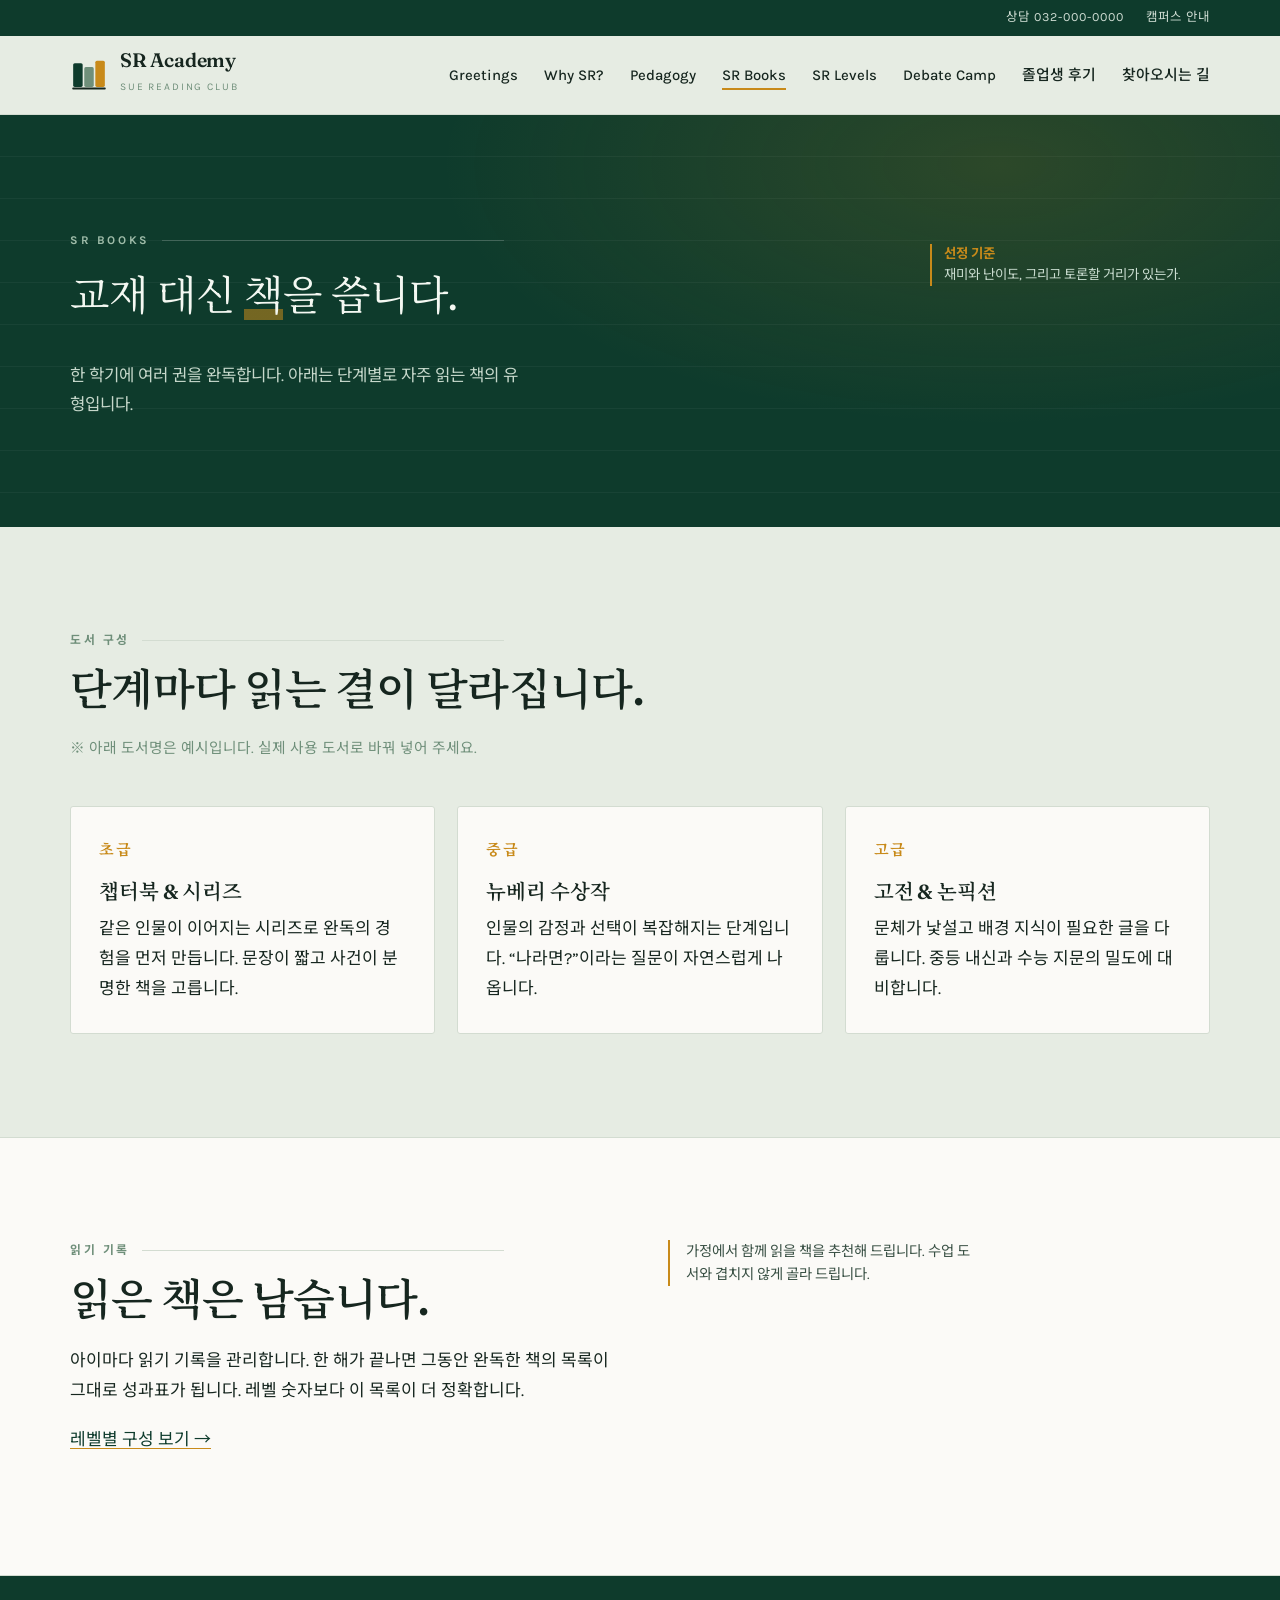
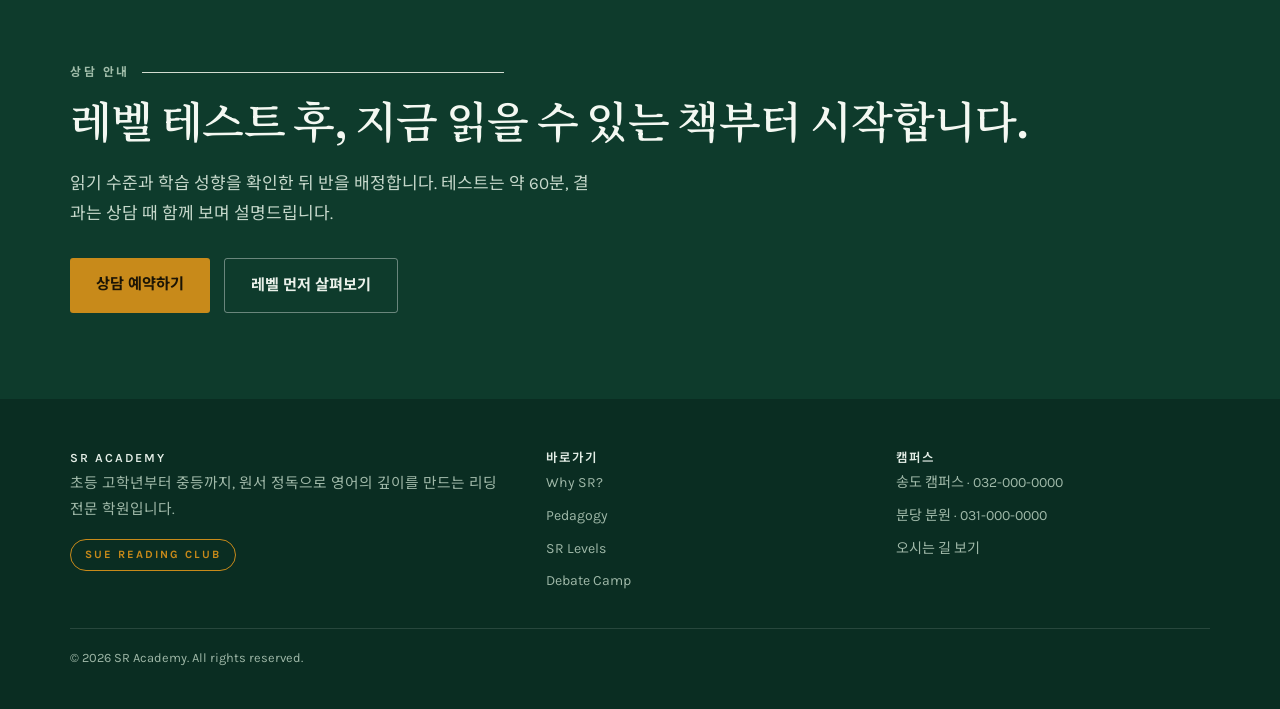
==== books.html @ 32884d96 "Add files via upload" ====
<!DOCTYPE html>
<html lang="ko">
<head>
<meta charset="utf-8">
<meta name="viewport" content="width=device-width, initial-scale=1">
<title>SR Books | SR Academy 수리딩클럽</title>
<meta name="description" content="SR Academy가 읽는 책 — 챕터북부터 고전, 논픽션까지 단계별 도서 목록.">
<meta property="og:title" content="SR Books | SR Academy">
<meta property="og:description" content="SR Academy가 읽는 책 — 챕터북부터 고전, 논픽션까지 단계별 도서 목록.">
<meta property="og:type" content="website">
<link rel="icon" href="assets/img/favicon.svg" type="image/svg+xml">
<link rel="preconnect" href="https://fonts.googleapis.com">
<link rel="preconnect" href="https://fonts.gstatic.com" crossorigin>
<link href="https://fonts.googleapis.com/css2?family=Fraunces:opsz,wght@9..144,400;9..144,600;9..144,700&family=Karla:wght@400;500;700&family=Noto+Sans+KR:wght@400;500;700&family=Noto+Serif+KR:wght@500;600&display=swap" rel="stylesheet">
<link rel="stylesheet" href="assets/css/style.css">
</head>
<body>

<a class="skip" href="#main">본문으로 건너뛰기</a>

<!-- ▼ 상단 바 (모든 페이지 공통) -->
<div class="topbar">
  <div class="wrap">
    <a href="tel:03200000000">상담 032-000-0000</a>
    <a href="location.html">캠퍼스 안내</a>
  </div>
</div>

<header class="site-head">
  <div class="wrap head-inner">
    <a class="brand" href="index.html">
      <svg viewBox="0 0 48 48" aria-hidden="true" focusable="false">
  <rect x="4" y="9" width="12" height="30" rx="2" fill="#0E3B2C"/>
  <rect x="18" y="14" width="12" height="25" rx="2" fill="#6F8F7A"/>
  <rect x="32" y="6" width="12" height="33" rx="2" fill="#C88A1A"/>
  <path d="M4 41h40" stroke="#16261F" stroke-width="2.4" stroke-linecap="round"/>
</svg>
      <span class="brand-text">
        <b>SR Academy</b>
        <span class="brand-sub">Sue Reading Club</span>
      </span>
    </a>
    <button class="nav-toggle" aria-expanded="false" aria-controls="site-nav">메뉴</button>
    <nav class="nav" id="site-nav" aria-label="주요 메뉴">
      <ul>
          <li><a href="index.html">Greetings</a></li>
          <li><a href="why-sr.html">Why SR?</a></li>
          <li><a href="pedagogy.html">Pedagogy</a></li>
          <li><a href="books.html">SR Books</a></li>
          <li><a href="levels.html">SR Levels</a></li>
          <li><a href="debate-camp.html">Debate Camp</a></li>
          <li><a href="reviews.html">졸업생 후기</a></li>
          <li><a href="location.html">찾아오시는 길</a></li>
      </ul>
    </nav>
  </div>
</header>
<!-- ▲ 상단 바 끝 -->

<main id="main">

<section class="hero">
  <div class="wrap">
    <div class="hero-grid">
      <div>
        <p class="eyebrow">SR Books</p>
        <p class="passage">교재 대신 <span class="u">책</span>을 씁니다.</p>
        <p class="hero-sub">한 학기에 여러 권을 완독합니다. 아래는 단계별로 자주 읽는 책의 유형입니다.</p>
      </div>
      <div class="hero-notes">
        <p class="note"><em>선정 기준</em><br>재미와 난이도, 그리고 토론할 거리가 있는가.</p>
      </div>
    </div>
  </div>
</section>

<section class="section">
  <div class="wrap">
    <div class="section-head reveal">
      <p class="eyebrow">도서 구성</p>
      <h2>단계마다 읽는 결이 달라집니다.</h2>
      <p class="small">※ 아래 도서명은 예시입니다. 실제 사용 도서로 바꿔 넣어 주세요.</p>
    </div>
    <div class="grid grid-3 reveal">
      <article class="card">
        <p class="card-num">초급</p>
        <h3>챕터북 &amp; 시리즈</h3>
        <p>같은 인물이 이어지는 시리즈로 완독의 경험을 먼저 만듭니다. 문장이 짧고 사건이 분명한 책을 고릅니다.</p>
      </article>
      <article class="card">
        <p class="card-num">중급</p>
        <h3>뉴베리 수상작</h3>
        <p>인물의 감정과 선택이 복잡해지는 단계입니다. “나라면?”이라는 질문이 자연스럽게 나옵니다.</p>
      </article>
      <article class="card">
        <p class="card-num">고급</p>
        <h3>고전 &amp; 논픽션</h3>
        <p>문체가 낯설고 배경 지식이 필요한 글을 다룹니다. 중등 내신과 수능 지문의 밀도에 대비합니다.</p>
      </article>
    </div>
  </div>
</section>

<section class="section section--card">
  <div class="wrap two-col reveal">
    <div>
      <p class="eyebrow">읽기 기록</p>
      <h2>읽은 책은 남습니다.</h2>
      <p>
        아이마다 읽기 기록을 관리합니다. 한 해가 끝나면 그동안 완독한 책의 목록이 그대로 성과표가 됩니다.
        레벨 숫자보다 이 목록이 더 정확합니다.
      </p>
      <p><a href="levels.html">레벨별 구성 보기 &rarr;</a></p>
    </div>
    <div>
      <p class="side-note">가정에서 함께 읽을 책을 추천해 드립니다. 수업 도서와 겹치지 않게 골라 드립니다.</p>
    </div>
  </div>
</section>

<section class="cta">
  <div class="wrap">
    <p class="eyebrow" style="color:#9FBCA9">상담 안내</p>
    <h2>레벨 테스트 후, 지금 읽을 수 있는 책부터 시작합니다.</h2>
    <p style="max-width:52ch">읽기 수준과 학습 성향을 확인한 뒤 반을 배정합니다. 테스트는 약 60분, 결과는 상담 때 함께 보며 설명드립니다.</p>
    <div class="btn-row">
      <a class="btn btn-primary" href="location.html">상담 예약하기</a>
      <a class="btn btn-ghost" href="levels.html">레벨 먼저 살펴보기</a>
    </div>
  </div>
</section>
</main>

<!-- ▼ 하단 (모든 페이지 공통) -->
<footer class="site-foot">
  <div class="wrap">
    <div class="foot-grid">
      <div>
        <h4>SR Academy</h4>
        <p class="small" style="color:#9FB8A8">초등 고학년부터 중등까지, 원서 정독으로 영어의 깊이를 만드는 리딩 전문 학원입니다.</p>
        <span class="seal">Sue Reading Club</span>
      </div>
      <div>
        <h4>바로가기</h4>
        <ul>
          <li><a href="why-sr.html">Why SR?</a></li>
          <li><a href="pedagogy.html">Pedagogy</a></li>
          <li><a href="levels.html">SR Levels</a></li>
          <li><a href="debate-camp.html">Debate Camp</a></li>
        </ul>
      </div>
      <div>
        <h4>캠퍼스</h4>
        <ul>
          <li>송도 캠퍼스 · 032-000-0000</li>
          <li>분당 분원 · 031-000-0000</li>
          <li><a href="location.html">오시는 길 보기</a></li>
        </ul>
      </div>
    </div>
    <div class="foot-bottom">
      © <span data-year>2026</span> SR Academy. All rights reserved.
    </div>
  </div>
</footer>
<!-- ▲ 하단 끝 -->

<script src="assets/js/main.js"></script>
</body>
</html>
---- assets/css/style.css ----
/* ============================================================
   SR Academy — 공통 스타일
   색·글꼴을 바꾸고 싶으면 아래 :root 값만 수정하세요.
   ============================================================ */

:root {
  /* 색 (Color tokens) */
  --bottle: #0E3B2C;      /* 깊은 병유리 초록 — 히어로/푸터 */
  --bottle-dim: #17503C;
  --ink: #16261F;         /* 본문 글자색 */
  --sage: #E6ECE3;        /* 페이지 배경 */
  --card: #FBFAF7;        /* 카드·박스 배경 */
  --marigold: #C88A1A;    /* 강조색 — 밑줄, 씰, 링크 */
  --moss: #6F8F7A;        /* 흐린 글자, 구분선 */
  --paper-line: #D3DCD1;

  /* 글꼴 */
  --display: "Fraunces", "Noto Serif KR", Georgia, serif;
  --body: "Karla", "Pretendard", "Noto Sans KR", system-ui, sans-serif;

  /* 레이아웃 */
  --wrap: 1140px;
  --measure: 62ch;
  --radius: 3px;
}

*, *::before, *::after { box-sizing: border-box; }

html { scroll-behavior: smooth; }

body {
  margin: 0;
  background: var(--sage);
  color: var(--ink);
  font-family: var(--body);
  font-size: 17px;
  line-height: 1.75;
  -webkit-font-smoothing: antialiased;
}

img { max-width: 100%; display: block; }

a { color: var(--bottle); text-decoration-color: var(--marigold); text-underline-offset: 3px; }
a:hover { color: var(--marigold); }

:focus-visible {
  outline: 2px solid var(--marigold);
  outline-offset: 3px;
}

.wrap {
  width: min(100% - 48px, var(--wrap));
  margin-inline: auto;
}

.skip {
  position: absolute; left: -9999px;
  background: var(--marigold); color: #fff; padding: 10px 16px; z-index: 999;
}
.skip:focus { left: 12px; top: 12px; }

/* ---------- 타이포 ---------- */
h1, h2, h3, h4 {
  font-family: var(--display);
  font-weight: 600;
  line-height: 1.15;
  letter-spacing: -0.015em;
  margin: 0 0 .5em;
  font-variation-settings: "SOFT" 20, "WONK" 1;
}
h1 { font-size: clamp(2.4rem, 6vw, 4.1rem); }
h2 { font-size: clamp(1.8rem, 3.6vw, 2.7rem); }
h3 { font-size: 1.28rem; letter-spacing: -0.005em; }
p { margin: 0 0 1.1em; max-width: var(--measure); }

.eyebrow {
  font-family: var(--body);
  font-size: .74rem;
  font-weight: 700;
  letter-spacing: .22em;
  text-transform: uppercase;
  color: var(--moss);
  margin: 0 0 .9rem;
  display: flex;
  align-items: center;
  gap: 12px;
}
.eyebrow::after {
  content: ""; height: 1px; flex: 1; background: var(--paper-line);
}
.lead { font-size: 1.16rem; color: #2C4034; }
.small { font-size: .92rem; color: var(--moss); }

/* 강조 밑줄 — 손으로 그은 듯한 마커 */
.mark {
  background-image: linear-gradient(transparent 62%, rgba(200,138,26,.38) 62%);
  padding-bottom: 1px;
}

/* ---------- 헤더 ---------- */
.topbar {
  background: var(--bottle);
  color: #CFDDD3;
  font-size: .78rem;
  letter-spacing: .08em;
}
.topbar .wrap {
  display: flex; justify-content: flex-end; gap: 22px; padding: 7px 0;
}
.topbar a { color: #CFDDD3; text-decoration: none; }
.topbar a:hover { color: #fff; }

.site-head {
  position: sticky; top: 0; z-index: 50;
  background: rgba(230,236,227,.92);
  backdrop-filter: blur(8px);
  border-bottom: 1px solid var(--paper-line);
}
.head-inner {
  display: flex; align-items: center; justify-content: space-between;
  gap: 24px; padding: 14px 0;
}
.brand { display: flex; align-items: center; gap: 12px; text-decoration: none; color: var(--ink); }
.brand svg { width: 38px; height: 38px; flex: none; }
.brand-text { display: block; }
.brand b {
  font-family: var(--display); font-size: 1.22rem; font-weight: 600;
  display: block; line-height: 1.05; letter-spacing: -.01em;
}
.brand-sub { font-size: .64rem; letter-spacing: .18em; text-transform: uppercase; color: var(--moss); }

.nav ul { display: flex; gap: 26px; list-style: none; margin: 0; padding: 0; }
.nav a {
  text-decoration: none; color: var(--ink); font-size: .93rem; font-weight: 500;
  padding: 6px 0; position: relative;
}
.nav a::after {
  content: ""; position: absolute; left: 0; right: 100%; bottom: 0; height: 2px;
  background: var(--marigold); transition: right .28s ease;
}
.nav a:hover::after, .nav a[aria-current="page"]::after { right: 0; }

.nav-toggle {
  display: none; background: none; border: 1px solid var(--paper-line);
  border-radius: var(--radius); padding: 8px 12px; font: inherit; font-size: .85rem;
  cursor: pointer; color: var(--ink);
}

/* ---------- 히어로: 주석 달린 지문 ---------- */
.hero {
  background: var(--bottle);
  color: #EAF1EA;
  position: relative;
  overflow: hidden;
  padding: clamp(64px, 9vw, 118px) 0 clamp(56px, 7vw, 96px);
}
.hero::before {
  content: ""; position: absolute; inset: 0;
  background:
    radial-gradient(900px 420px at 78% 12%, rgba(200,138,26,.16), transparent 62%),
    repeating-linear-gradient(transparent 0 41px, rgba(255,255,255,.045) 41px 42px);
  pointer-events: none;
}
.hero .wrap { position: relative; }
.hero .eyebrow { color: #9FBCA9; }
.hero .eyebrow::after { background: rgba(255,255,255,.18); }

.passage {
  font-family: var(--display);
  font-size: clamp(1.55rem, 3.5vw, 2.55rem);
  line-height: 1.5;
  max-width: 20ch;
  margin: 0 0 34px;
  font-weight: 400;
  color: #F4F8F2;
}
.passage .u {
  position: relative;
  background-image: linear-gradient(transparent 78%, rgba(200,138,26,.55) 78%);
  background-size: 0% 100%;
  background-repeat: no-repeat;
  animation: draw 1s cubic-bezier(.22,.7,.3,1) .55s forwards;
}
@keyframes draw { to { background-size: 100% 100%; } }

.note {
  font-family: var(--body);
  font-size: .84rem;
  line-height: 1.55;
  color: #C9DCCF;
  border-left: 2px solid var(--marigold);
  padding-left: 12px;
  max-width: 260px;
  opacity: 0;
  transform: translateY(8px);
  animation: noteIn .7s ease 1.35s forwards;
}
.note em { color: var(--marigold); font-style: normal; font-weight: 700; }
@keyframes noteIn { to { opacity: 1; transform: translateY(0); } }

.hero-grid { display: grid; grid-template-columns: minmax(0,1fr) 280px; gap: 46px; align-items: start; }
.hero-notes { display: grid; gap: 26px; padding-top: 14px; }

.hero-sub { max-width: 46ch; color: #C6D8CB; font-size: 1.05rem; }

.btn-row { display: flex; flex-wrap: wrap; gap: 14px; margin-top: 30px; }
.btn {
  display: inline-block; text-decoration: none; font-weight: 700; font-size: .95rem;
  padding: 13px 26px; border-radius: var(--radius); transition: transform .18s ease, background .18s ease;
}
.btn-primary { background: var(--marigold); color: #1B1405; }
.btn-primary:hover { background: #DE9E28; color: #1B1405; transform: translateY(-2px); }
.btn-ghost { border: 1px solid rgba(255,255,255,.38); color: #EAF1EA; }
.btn-ghost:hover { border-color: var(--marigold); color: #fff; }
.btn-dark { background: var(--bottle); color: #EAF1EA; }
.btn-dark:hover { background: var(--bottle-dim); color: #fff; transform: translateY(-2px); }

/* ---------- 섹션 ---------- */
.section { padding: clamp(56px, 8vw, 104px) 0; }
.section--card { background: var(--card); border-block: 1px solid var(--paper-line); }
.section-head { max-width: 60ch; margin-bottom: 44px; }

.two-col { display: grid; grid-template-columns: 1fr 1fr; gap: 56px; align-items: start; }
.side-note {
  font-size: .9rem; line-height: 1.6; color: #3A5145;
  border-left: 2px solid var(--marigold); padding-left: 16px; max-width: 34ch;
}

/* 카드 그리드 */
.grid { display: grid; gap: 22px; }
.grid-3 { grid-template-columns: repeat(3, 1fr); }
.grid-2 { grid-template-columns: repeat(2, 1fr); }

.card {
  background: var(--card);
  border: 1px solid var(--paper-line);
  border-radius: var(--radius);
  padding: 30px 28px;
}
.section--card .card { background: #fff; }
.card h3 { margin-top: 6px; }
.card p:last-child { margin-bottom: 0; }
.card-num {
  font-family: var(--display); font-size: .95rem; font-weight: 700;
  color: var(--marigold); letter-spacing: .1em;
}

/* ---------- 책등 서가 (SR Levels 시그니처) ---------- */
.shelf { display: flex; align-items: flex-end; gap: 10px; padding: 34px 0 0; overflow-x: auto; }
.spine {
  flex: 1 1 0; min-width: 82px;
  background: var(--bottle);
  color: #EAF1EA;
  border-radius: 3px 3px 0 0;
  padding: 20px 14px 18px;
  display: flex; flex-direction: column; justify-content: flex-end;
  text-align: left;
  border: none; font: inherit; cursor: pointer;
  transition: transform .22s ease, background .22s ease;
  position: relative;
}
.spine::after {
  content: ""; position: absolute; left: 10px; right: 10px; top: 12px; height: 2px;
  background: var(--marigold); opacity: .75;
}
.spine:hover, .spine[aria-selected="true"] { transform: translateY(-8px); background: var(--bottle-dim); }
.spine[aria-selected="true"] { box-shadow: 0 10px 24px rgba(14,59,44,.28); }
.spine .lv { font-family: var(--display); font-size: 1.15rem; font-weight: 700; }
.spine .band { font-size: .74rem; color: #A9C6B4; letter-spacing: .06em; }
.shelf-board { height: 12px; background: linear-gradient(var(--moss), #4E6E5B); border-radius: 2px; }

.level-detail {
  background: var(--card); border: 1px solid var(--paper-line);
  border-top: 3px solid var(--marigold);
  padding: 32px; margin-top: 26px; border-radius: var(--radius);
}
.level-detail dl { display: grid; grid-template-columns: 150px 1fr; gap: 10px 22px; margin: 18px 0 0; }
.level-detail dt { font-size: .78rem; letter-spacing: .14em; text-transform: uppercase; color: var(--moss); font-weight: 700; }
.level-detail dd { margin: 0; }

/* ---------- 후기 ---------- */
.quote {
  background: var(--card); border: 1px solid var(--paper-line);
  border-radius: var(--radius); padding: 30px 28px;
}
.quote p { font-family: var(--display); font-size: 1.12rem; line-height: 1.6; }
.quote footer { font-size: .86rem; color: var(--moss); border-top: 1px solid var(--paper-line); padding-top: 12px; }

/* ---------- 표 ---------- */
.table { width: 100%; border-collapse: collapse; font-size: .95rem; }
.table th, .table td { text-align: left; padding: 14px 16px; border-bottom: 1px solid var(--paper-line); vertical-align: top; }
.table th { font-size: .76rem; letter-spacing: .14em; text-transform: uppercase; color: var(--moss); }

/* ---------- 영상 ---------- */
.video {
  position: relative; aspect-ratio: 16 / 9; width: 100%;
  border: 1px solid var(--paper-line); border-radius: var(--radius); overflow: hidden; background: #0B241B;
}
.video iframe { position: absolute; inset: 0; width: 100%; height: 100%; border: 0; }

/* ---------- CTA 띠 ---------- */
.cta {
  background: var(--bottle); color: #EAF1EA;
  padding: clamp(52px, 7vw, 86px) 0;
}
.cta h2 { color: #F4F8F2; }
.cta p { color: #C6D8CB; }

/* ---------- 푸터 ---------- */
.site-foot {
  background: #0A2D22; color: #9FB8A8; font-size: .88rem;
  padding: 52px 0 40px;
}
.foot-grid { display: grid; grid-template-columns: 1.4fr 1fr 1fr; gap: 36px; }
.site-foot h4 { color: #E4EEE7; font-size: .78rem; letter-spacing: .16em; text-transform: uppercase; font-family: var(--body); }
.site-foot ul { list-style: none; margin: 0; padding: 0; display: grid; gap: 8px; }
.site-foot a { color: #9FB8A8; text-decoration: none; }
.site-foot a:hover { color: var(--marigold); }
.foot-bottom { border-top: 1px solid rgba(255,255,255,.12); margin-top: 34px; padding-top: 18px; font-size: .8rem; }

/* 씰 */
.seal {
  display: inline-flex; align-items: center; gap: 8px;
  border: 1px solid var(--marigold); color: var(--marigold);
  border-radius: 999px; padding: 5px 14px;
  font-size: .7rem; letter-spacing: .18em; text-transform: uppercase; font-weight: 700;
}

/* ---------- 스크롤 등장 ---------- */
.reveal { opacity: 0; transform: translateY(16px); transition: opacity .6s ease, transform .6s ease; }
.reveal.in { opacity: 1; transform: none; }

/* ---------- 반응형 ---------- */
@media (max-width: 960px) {
  .hero-grid, .two-col { grid-template-columns: 1fr; gap: 34px; }
  .grid-3 { grid-template-columns: 1fr 1fr; }
  .foot-grid { grid-template-columns: 1fr 1fr; }
  .passage { max-width: none; }
}
@media (max-width: 720px) {
  body { font-size: 16px; }
  .wrap { width: min(100% - 32px, var(--wrap)); }
  .grid-3, .grid-2, .foot-grid { grid-template-columns: 1fr; }
  .nav-toggle { display: block; }
  .nav {
    display: none; position: absolute; left: 0; right: 0; top: 100%;
    background: var(--card); border-bottom: 1px solid var(--paper-line);
    padding: 14px 24px 22px;
  }
  .nav.open { display: block; }
  .nav ul { flex-direction: column; gap: 2px; }
  .nav a { display: block; padding: 11px 0; border-bottom: 1px solid var(--paper-line); }
  .level-detail dl { grid-template-columns: 1fr; gap: 2px 0; }
  .level-detail dd { margin-bottom: 12px; }
  .topbar .wrap { justify-content: center; }
}

@media (prefers-reduced-motion: reduce) {
  html { scroll-behavior: auto; }
  *, *::before, *::after { animation-duration: .001ms !important; transition-duration: .001ms !important; }
  .reveal { opacity: 1; transform: none; }
  .passage .u { background-size: 100% 100%; }
  .note { opacity: 1; transform: none; }
}
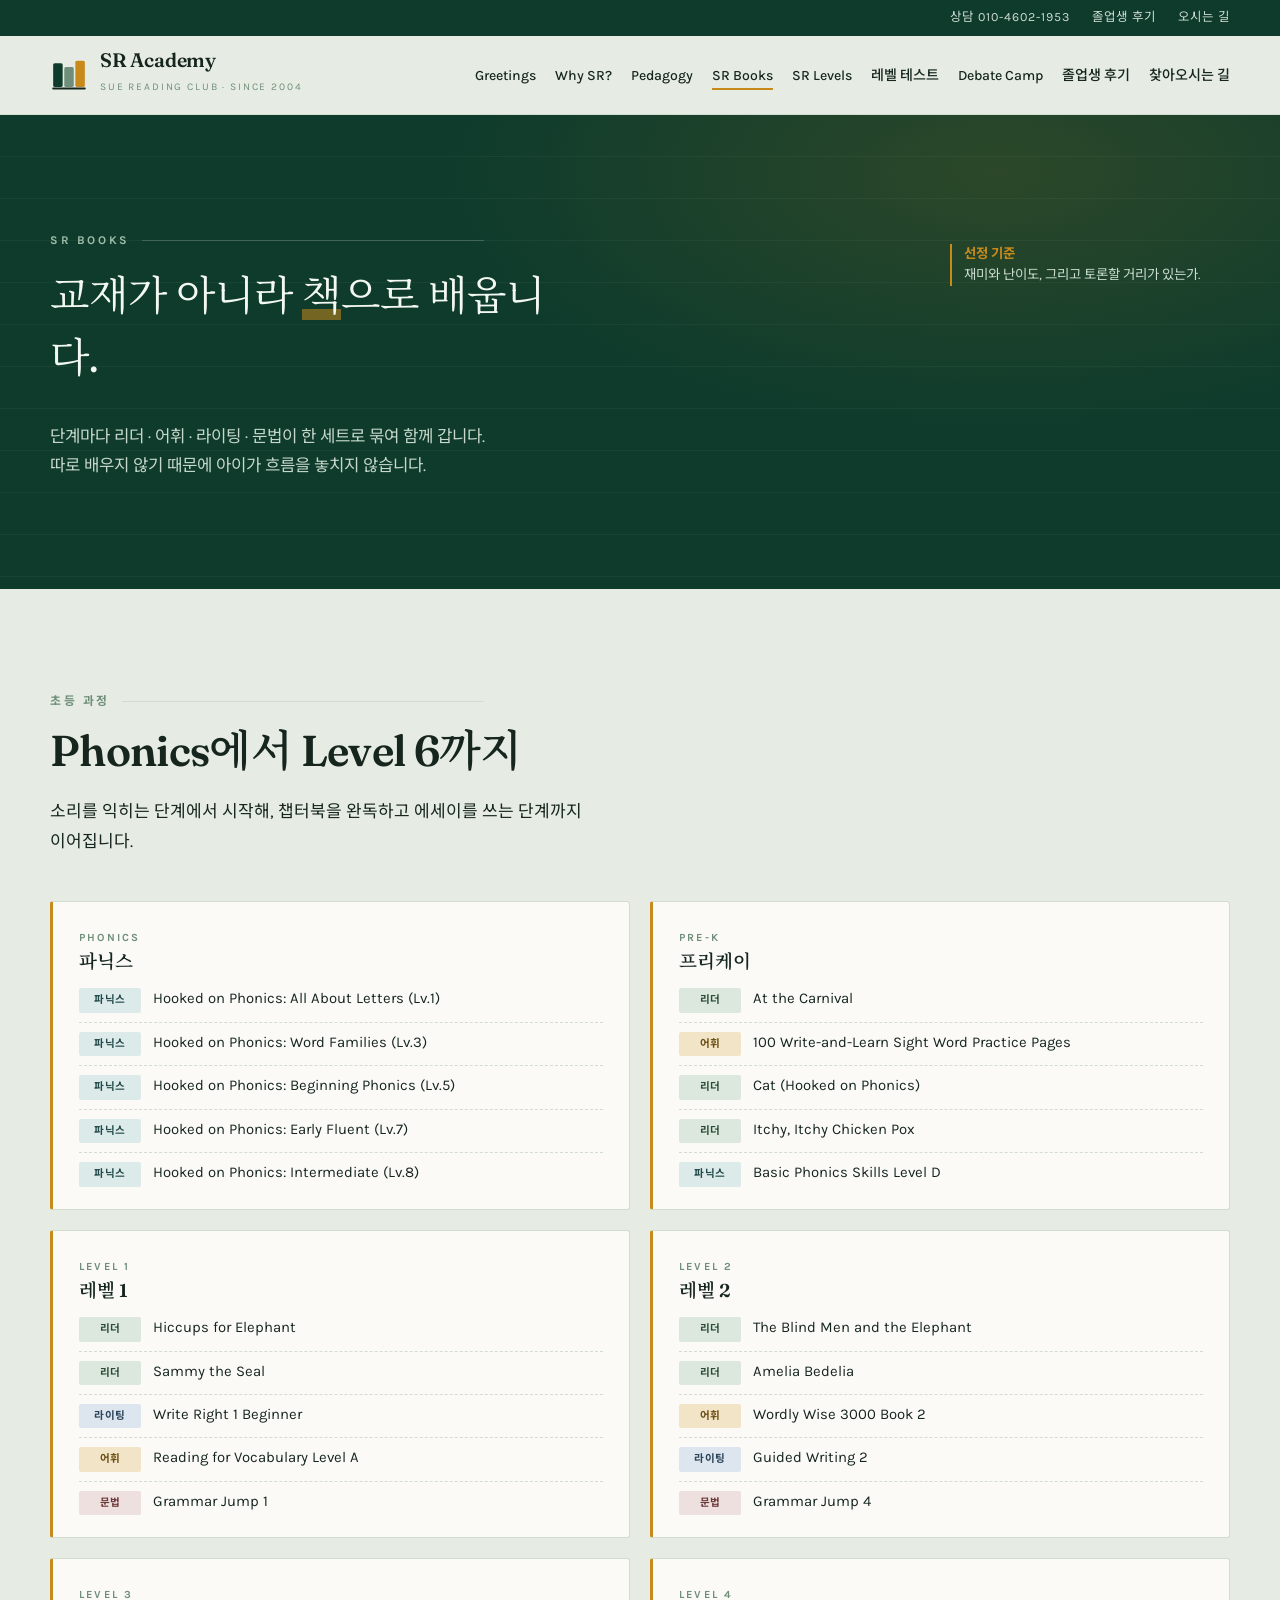
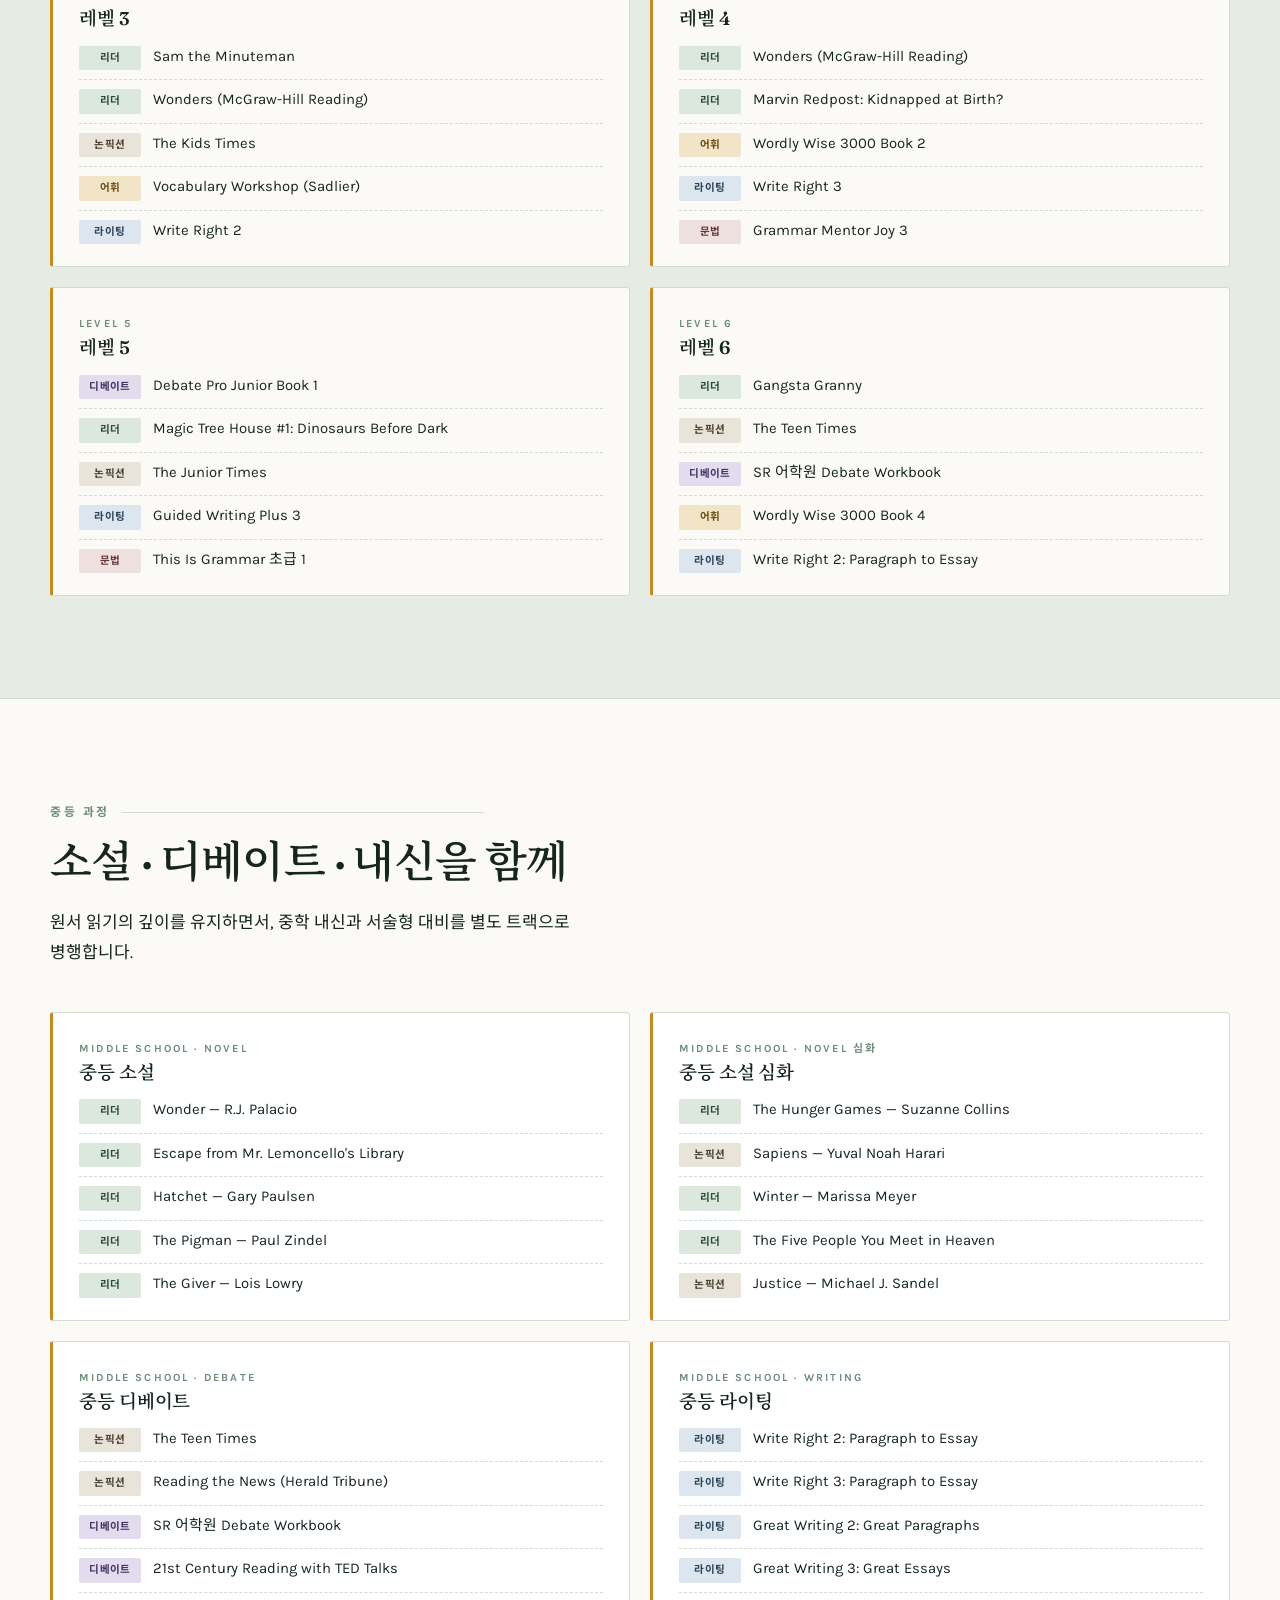
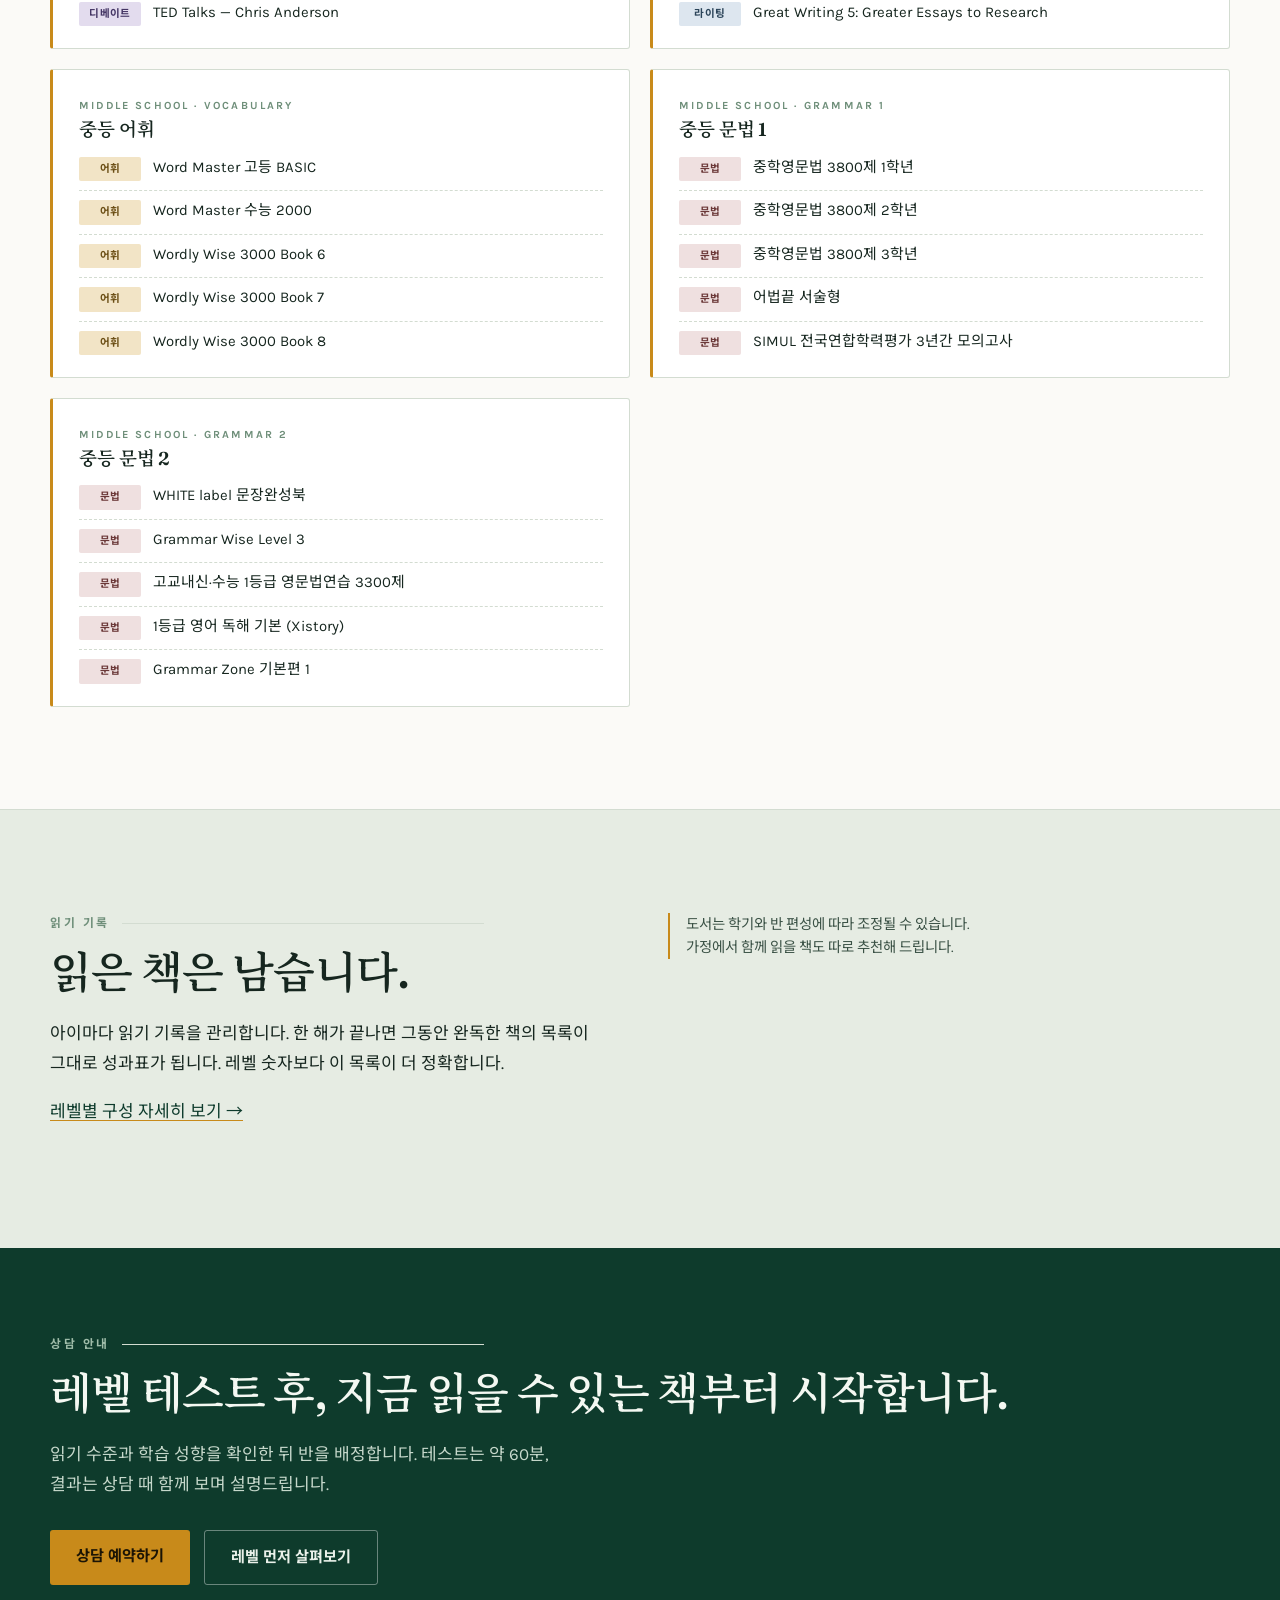
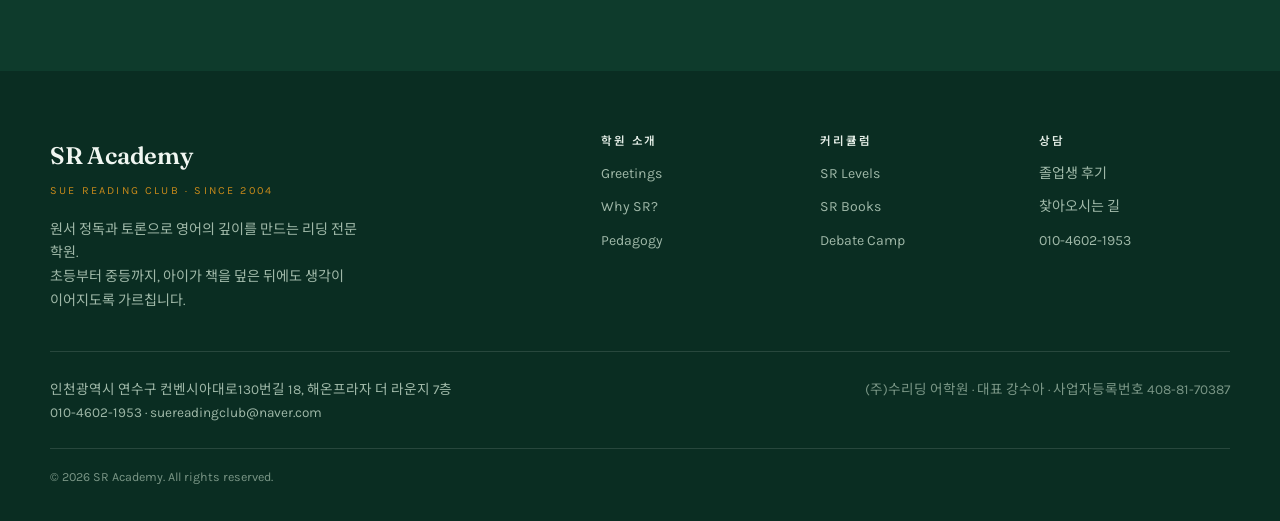
==== commit 190acc9d: "Add files via upload" ====
--- a/books.html
+++ b/books.html
@@ -4,16 +4,37 @@
 <meta charset="utf-8">
 <meta name="viewport" content="width=device-width, initial-scale=1">
 <title>SR Books | SR Academy 수리딩클럽</title>
-<meta name="description" content="SR Academy가 읽는 책 — 챕터북부터 고전, 논픽션까지 단계별 도서 목록.">
+<meta name="description" content="SR Academy 실제 사용 도서 — 파닉스부터 중등 소설·디베이트까지 단계별 교재 목록.">
 <meta property="og:title" content="SR Books | SR Academy">
-<meta property="og:description" content="SR Academy가 읽는 책 — 챕터북부터 고전, 논픽션까지 단계별 도서 목록.">
+<meta property="og:description" content="SR Academy 실제 사용 도서 — 파닉스부터 중등 소설·디베이트까지 단계별 교재 목록.">
 <meta property="og:type" content="website">
+<meta property="og:site_name" content="SR Academy 수리딩어학원">
+<meta property="og:locale" content="ko_KR">
+<meta name="theme-color" content="#0E3B2C">
 <link rel="icon" href="assets/img/favicon.svg" type="image/svg+xml">
 <link rel="preconnect" href="https://fonts.googleapis.com">
 <link rel="preconnect" href="https://fonts.gstatic.com" crossorigin>
 <link href="https://fonts.googleapis.com/css2?family=Fraunces:opsz,wght@9..144,400;9..144,600;9..144,700&family=Karla:wght@400;500;700&family=Noto+Sans+KR:wght@400;500;700&family=Noto+Serif+KR:wght@500;600&display=swap" rel="stylesheet">
 <link rel="stylesheet" href="assets/css/style.css">
-</head>
+<script type="application/ld+json">
+{
+  "@context": "https://schema.org",
+  "@type": "EducationalOrganization",
+  "name": "SR Academy 수리딩어학원",
+  "alternateName": "Sue Reading Club",
+  "foundingDate": "2004",
+  "description": "원서 정독과 디베이트로 영어의 깊이를 만드는 초·중등 리딩 전문 학원",
+  "address": {
+    "@type": "PostalAddress",
+    "streetAddress": "컨벤시아대로130번길 18, 해온프라자 더 라운지 7층",
+    "addressLocality": "연수구",
+    "addressRegion": "인천광역시",
+    "addressCountry": "KR"
+  },
+  "telephone": "+82-10-4602-1953",
+  "email": "suereadingclub@naver.com"
+}
+</script></head>
 <body>
 
 <a class="skip" href="#main">본문으로 건너뛰기</a>
@@ -21,8 +42,9 @@
 <!-- ▼ 상단 바 (모든 페이지 공통) -->
 <div class="topbar">
   <div class="wrap">
-    <a href="tel:03200000000">상담 032-000-0000</a>
-    <a href="location.html">캠퍼스 안내</a>
+    <a href="tel:01046021953">상담 010-4602-1953</a>
+    <a href="reviews.html">졸업생 후기</a>
+    <a href="location.html">오시는 길</a>
   </div>
 </div>
 
@@ -37,7 +59,7 @@
 </svg>
       <span class="brand-text">
         <b>SR Academy</b>
-        <span class="brand-sub">Sue Reading Club</span>
+        <span class="brand-sub">Sue Reading Club · Since 2004</span>
       </span>
     </a>
     <button class="nav-toggle" aria-expanded="false" aria-controls="site-nav">메뉴</button>
@@ -48,6 +70,7 @@
           <li><a href="pedagogy.html">Pedagogy</a></li>
           <li><a href="books.html">SR Books</a></li>
           <li><a href="levels.html">SR Levels</a></li>
+          <li><a href="level-test.html">레벨 테스트</a></li>
           <li><a href="debate-camp.html">Debate Camp</a></li>
           <li><a href="reviews.html">졸업생 후기</a></li>
           <li><a href="location.html">찾아오시는 길</a></li>
@@ -64,8 +87,8 @@
     <div class="hero-grid">
       <div>
         <p class="eyebrow">SR Books</p>
-        <p class="passage">교재 대신 <span class="u">책</span>을 씁니다.</p>
-        <p class="hero-sub">한 학기에 여러 권을 완독합니다. 아래는 단계별로 자주 읽는 책의 유형입니다.</p>
+        <p class="passage">교재가 아니라 <span class="u">책</span>으로 배웁니다.</p>
+        <p class="hero-sub">단계마다 리더 · 어휘 · 라이팅 · 문법이 한 세트로 묶여 함께 갑니다. 따로 배우지 않기 때문에 아이가 흐름을 놓치지 않습니다.</p>
       </div>
       <div class="hero-notes">
         <p class="note"><em>선정 기준</em><br>재미와 난이도, 그리고 토론할 거리가 있는가.</p>
@@ -77,31 +100,223 @@
 <section class="section">
   <div class="wrap">
     <div class="section-head reveal">
-      <p class="eyebrow">도서 구성</p>
-      <h2>단계마다 읽는 결이 달라집니다.</h2>
-      <p class="small">※ 아래 도서명은 예시입니다. 실제 사용 도서로 바꿔 넣어 주세요.</p>
-    </div>
-    <div class="grid grid-3 reveal">
-      <article class="card">
-        <p class="card-num">초급</p>
-        <h3>챕터북 &amp; 시리즈</h3>
-        <p>같은 인물이 이어지는 시리즈로 완독의 경험을 먼저 만듭니다. 문장이 짧고 사건이 분명한 책을 고릅니다.</p>
-      </article>
-      <article class="card">
-        <p class="card-num">중급</p>
-        <h3>뉴베리 수상작</h3>
-        <p>인물의 감정과 선택이 복잡해지는 단계입니다. “나라면?”이라는 질문이 자연스럽게 나옵니다.</p>
-      </article>
-      <article class="card">
-        <p class="card-num">고급</p>
-        <h3>고전 &amp; 논픽션</h3>
-        <p>문체가 낯설고 배경 지식이 필요한 글을 다룹니다. 중등 내신과 수능 지문의 밀도에 대비합니다.</p>
+      <p class="eyebrow">초등 과정</p>
+      <h2>Phonics에서 Level 6까지</h2>
+      <p>소리를 익히는 단계에서 시작해, 챕터북을 완독하고 에세이를 쓰는 단계까지 이어집니다.</p>
+    </div>
+    <div class="booklevels">
+      <article class="booklevel reveal">
+        <header class="booklevel-head">
+          <p class="booklevel-eng">PHONICS</p>
+          <h3>파닉스</h3>
+        </header>
+        <ul class="booklist">
+          <li><span class="bk-tag" data-t="파닉스">파닉스</span><span class="bk-title">Hooked on Phonics: All About Letters (Lv.1)</span></li>
+          <li><span class="bk-tag" data-t="파닉스">파닉스</span><span class="bk-title">Hooked on Phonics: Word Families (Lv.3)</span></li>
+          <li><span class="bk-tag" data-t="파닉스">파닉스</span><span class="bk-title">Hooked on Phonics: Beginning Phonics (Lv.5)</span></li>
+          <li><span class="bk-tag" data-t="파닉스">파닉스</span><span class="bk-title">Hooked on Phonics: Early Fluent (Lv.7)</span></li>
+          <li><span class="bk-tag" data-t="파닉스">파닉스</span><span class="bk-title">Hooked on Phonics: Intermediate (Lv.8)</span></li>
+        </ul>
+      </article>
+      <article class="booklevel reveal">
+        <header class="booklevel-head">
+          <p class="booklevel-eng">PRE-K</p>
+          <h3>프리케이</h3>
+        </header>
+        <ul class="booklist">
+          <li><span class="bk-tag" data-t="리더">리더</span><span class="bk-title">At the Carnival</span></li>
+          <li><span class="bk-tag" data-t="어휘">어휘</span><span class="bk-title">100 Write-and-Learn Sight Word Practice Pages</span></li>
+          <li><span class="bk-tag" data-t="리더">리더</span><span class="bk-title">Cat (Hooked on Phonics)</span></li>
+          <li><span class="bk-tag" data-t="리더">리더</span><span class="bk-title">Itchy, Itchy Chicken Pox</span></li>
+          <li><span class="bk-tag" data-t="파닉스">파닉스</span><span class="bk-title">Basic Phonics Skills Level D</span></li>
+        </ul>
+      </article>
+      <article class="booklevel reveal">
+        <header class="booklevel-head">
+          <p class="booklevel-eng">LEVEL 1</p>
+          <h3>레벨 1</h3>
+        </header>
+        <ul class="booklist">
+          <li><span class="bk-tag" data-t="리더">리더</span><span class="bk-title">Hiccups for Elephant</span></li>
+          <li><span class="bk-tag" data-t="리더">리더</span><span class="bk-title">Sammy the Seal</span></li>
+          <li><span class="bk-tag" data-t="라이팅">라이팅</span><span class="bk-title">Write Right 1 Beginner</span></li>
+          <li><span class="bk-tag" data-t="어휘">어휘</span><span class="bk-title">Reading for Vocabulary Level A</span></li>
+          <li><span class="bk-tag" data-t="문법">문법</span><span class="bk-title">Grammar Jump 1</span></li>
+        </ul>
+      </article>
+      <article class="booklevel reveal">
+        <header class="booklevel-head">
+          <p class="booklevel-eng">LEVEL 2</p>
+          <h3>레벨 2</h3>
+        </header>
+        <ul class="booklist">
+          <li><span class="bk-tag" data-t="리더">리더</span><span class="bk-title">The Blind Men and the Elephant</span></li>
+          <li><span class="bk-tag" data-t="리더">리더</span><span class="bk-title">Amelia Bedelia</span></li>
+          <li><span class="bk-tag" data-t="어휘">어휘</span><span class="bk-title">Wordly Wise 3000 Book 2</span></li>
+          <li><span class="bk-tag" data-t="라이팅">라이팅</span><span class="bk-title">Guided Writing 2</span></li>
+          <li><span class="bk-tag" data-t="문법">문법</span><span class="bk-title">Grammar Jump 4</span></li>
+        </ul>
+      </article>
+      <article class="booklevel reveal">
+        <header class="booklevel-head">
+          <p class="booklevel-eng">LEVEL 3</p>
+          <h3>레벨 3</h3>
+        </header>
+        <ul class="booklist">
+          <li><span class="bk-tag" data-t="리더">리더</span><span class="bk-title">Sam the Minuteman</span></li>
+          <li><span class="bk-tag" data-t="리더">리더</span><span class="bk-title">Wonders (McGraw-Hill Reading)</span></li>
+          <li><span class="bk-tag" data-t="논픽션">논픽션</span><span class="bk-title">The Kids Times</span></li>
+          <li><span class="bk-tag" data-t="어휘">어휘</span><span class="bk-title">Vocabulary Workshop (Sadlier)</span></li>
+          <li><span class="bk-tag" data-t="라이팅">라이팅</span><span class="bk-title">Write Right 2</span></li>
+        </ul>
+      </article>
+      <article class="booklevel reveal">
+        <header class="booklevel-head">
+          <p class="booklevel-eng">LEVEL 4</p>
+          <h3>레벨 4</h3>
+        </header>
+        <ul class="booklist">
+          <li><span class="bk-tag" data-t="리더">리더</span><span class="bk-title">Wonders (McGraw-Hill Reading)</span></li>
+          <li><span class="bk-tag" data-t="리더">리더</span><span class="bk-title">Marvin Redpost: Kidnapped at Birth?</span></li>
+          <li><span class="bk-tag" data-t="어휘">어휘</span><span class="bk-title">Wordly Wise 3000 Book 2</span></li>
+          <li><span class="bk-tag" data-t="라이팅">라이팅</span><span class="bk-title">Write Right 3</span></li>
+          <li><span class="bk-tag" data-t="문법">문법</span><span class="bk-title">Grammar Mentor Joy 3</span></li>
+        </ul>
+      </article>
+      <article class="booklevel reveal">
+        <header class="booklevel-head">
+          <p class="booklevel-eng">LEVEL 5</p>
+          <h3>레벨 5</h3>
+        </header>
+        <ul class="booklist">
+          <li><span class="bk-tag" data-t="디베이트">디베이트</span><span class="bk-title">Debate Pro Junior Book 1</span></li>
+          <li><span class="bk-tag" data-t="리더">리더</span><span class="bk-title">Magic Tree House #1: Dinosaurs Before Dark</span></li>
+          <li><span class="bk-tag" data-t="논픽션">논픽션</span><span class="bk-title">The Junior Times</span></li>
+          <li><span class="bk-tag" data-t="라이팅">라이팅</span><span class="bk-title">Guided Writing Plus 3</span></li>
+          <li><span class="bk-tag" data-t="문법">문법</span><span class="bk-title">This Is Grammar 초급 1</span></li>
+        </ul>
+      </article>
+      <article class="booklevel reveal">
+        <header class="booklevel-head">
+          <p class="booklevel-eng">LEVEL 6</p>
+          <h3>레벨 6</h3>
+        </header>
+        <ul class="booklist">
+          <li><span class="bk-tag" data-t="리더">리더</span><span class="bk-title">Gangsta Granny</span></li>
+          <li><span class="bk-tag" data-t="논픽션">논픽션</span><span class="bk-title">The Teen Times</span></li>
+          <li><span class="bk-tag" data-t="디베이트">디베이트</span><span class="bk-title">SR 어학원 Debate Workbook</span></li>
+          <li><span class="bk-tag" data-t="어휘">어휘</span><span class="bk-title">Wordly Wise 3000 Book 4</span></li>
+          <li><span class="bk-tag" data-t="라이팅">라이팅</span><span class="bk-title">Write Right 2: Paragraph to Essay</span></li>
+        </ul>
       </article>
     </div>
   </div>
 </section>
 
 <section class="section section--card">
+  <div class="wrap">
+    <div class="section-head reveal">
+      <p class="eyebrow">중등 과정</p>
+      <h2>소설 · 디베이트 · 내신을 함께</h2>
+      <p>원서 읽기의 깊이를 유지하면서, 중학 내신과 서술형 대비를 별도 트랙으로 병행합니다.</p>
+    </div>
+    <div class="booklevels">
+      <article class="booklevel reveal">
+        <header class="booklevel-head">
+          <p class="booklevel-eng">MIDDLE SCHOOL · NOVEL</p>
+          <h3>중등 소설</h3>
+        </header>
+        <ul class="booklist">
+          <li><span class="bk-tag" data-t="리더">리더</span><span class="bk-title">Wonder — R.J. Palacio</span></li>
+          <li><span class="bk-tag" data-t="리더">리더</span><span class="bk-title">Escape from Mr. Lemoncello's Library</span></li>
+          <li><span class="bk-tag" data-t="리더">리더</span><span class="bk-title">Hatchet — Gary Paulsen</span></li>
+          <li><span class="bk-tag" data-t="리더">리더</span><span class="bk-title">The Pigman — Paul Zindel</span></li>
+          <li><span class="bk-tag" data-t="리더">리더</span><span class="bk-title">The Giver — Lois Lowry</span></li>
+        </ul>
+      </article>
+      <article class="booklevel reveal">
+        <header class="booklevel-head">
+          <p class="booklevel-eng">MIDDLE SCHOOL · NOVEL 심화</p>
+          <h3>중등 소설 심화</h3>
+        </header>
+        <ul class="booklist">
+          <li><span class="bk-tag" data-t="리더">리더</span><span class="bk-title">The Hunger Games — Suzanne Collins</span></li>
+          <li><span class="bk-tag" data-t="논픽션">논픽션</span><span class="bk-title">Sapiens — Yuval Noah Harari</span></li>
+          <li><span class="bk-tag" data-t="리더">리더</span><span class="bk-title">Winter — Marissa Meyer</span></li>
+          <li><span class="bk-tag" data-t="리더">리더</span><span class="bk-title">The Five People You Meet in Heaven</span></li>
+          <li><span class="bk-tag" data-t="논픽션">논픽션</span><span class="bk-title">Justice — Michael J. Sandel</span></li>
+        </ul>
+      </article>
+      <article class="booklevel reveal">
+        <header class="booklevel-head">
+          <p class="booklevel-eng">MIDDLE SCHOOL · DEBATE</p>
+          <h3>중등 디베이트</h3>
+        </header>
+        <ul class="booklist">
+          <li><span class="bk-tag" data-t="논픽션">논픽션</span><span class="bk-title">The Teen Times</span></li>
+          <li><span class="bk-tag" data-t="논픽션">논픽션</span><span class="bk-title">Reading the News (Herald Tribune)</span></li>
+          <li><span class="bk-tag" data-t="디베이트">디베이트</span><span class="bk-title">SR 어학원 Debate Workbook</span></li>
+          <li><span class="bk-tag" data-t="디베이트">디베이트</span><span class="bk-title">21st Century Reading with TED Talks</span></li>
+          <li><span class="bk-tag" data-t="디베이트">디베이트</span><span class="bk-title">TED Talks — Chris Anderson</span></li>
+        </ul>
+      </article>
+      <article class="booklevel reveal">
+        <header class="booklevel-head">
+          <p class="booklevel-eng">MIDDLE SCHOOL · WRITING</p>
+          <h3>중등 라이팅</h3>
+        </header>
+        <ul class="booklist">
+          <li><span class="bk-tag" data-t="라이팅">라이팅</span><span class="bk-title">Write Right 2: Paragraph to Essay</span></li>
+          <li><span class="bk-tag" data-t="라이팅">라이팅</span><span class="bk-title">Write Right 3: Paragraph to Essay</span></li>
+          <li><span class="bk-tag" data-t="라이팅">라이팅</span><span class="bk-title">Great Writing 2: Great Paragraphs</span></li>
+          <li><span class="bk-tag" data-t="라이팅">라이팅</span><span class="bk-title">Great Writing 3: Great Essays</span></li>
+          <li><span class="bk-tag" data-t="라이팅">라이팅</span><span class="bk-title">Great Writing 5: Greater Essays to Research</span></li>
+        </ul>
+      </article>
+      <article class="booklevel reveal">
+        <header class="booklevel-head">
+          <p class="booklevel-eng">MIDDLE SCHOOL · VOCABULARY</p>
+          <h3>중등 어휘</h3>
+        </header>
+        <ul class="booklist">
+          <li><span class="bk-tag" data-t="어휘">어휘</span><span class="bk-title">Word Master 고등 BASIC</span></li>
+          <li><span class="bk-tag" data-t="어휘">어휘</span><span class="bk-title">Word Master 수능 2000</span></li>
+          <li><span class="bk-tag" data-t="어휘">어휘</span><span class="bk-title">Wordly Wise 3000 Book 6</span></li>
+          <li><span class="bk-tag" data-t="어휘">어휘</span><span class="bk-title">Wordly Wise 3000 Book 7</span></li>
+          <li><span class="bk-tag" data-t="어휘">어휘</span><span class="bk-title">Wordly Wise 3000 Book 8</span></li>
+        </ul>
+      </article>
+      <article class="booklevel reveal">
+        <header class="booklevel-head">
+          <p class="booklevel-eng">MIDDLE SCHOOL · GRAMMAR 1</p>
+          <h3>중등 문법 1</h3>
+        </header>
+        <ul class="booklist">
+          <li><span class="bk-tag" data-t="문법">문법</span><span class="bk-title">중학영문법 3800제 1학년</span></li>
+          <li><span class="bk-tag" data-t="문법">문법</span><span class="bk-title">중학영문법 3800제 2학년</span></li>
+          <li><span class="bk-tag" data-t="문법">문법</span><span class="bk-title">중학영문법 3800제 3학년</span></li>
+          <li><span class="bk-tag" data-t="문법">문법</span><span class="bk-title">어법끝 서술형</span></li>
+          <li><span class="bk-tag" data-t="문법">문법</span><span class="bk-title">SIMUL 전국연합학력평가 3년간 모의고사</span></li>
+        </ul>
+      </article>
+      <article class="booklevel reveal">
+        <header class="booklevel-head">
+          <p class="booklevel-eng">MIDDLE SCHOOL · GRAMMAR 2</p>
+          <h3>중등 문법 2</h3>
+        </header>
+        <ul class="booklist">
+          <li><span class="bk-tag" data-t="문법">문법</span><span class="bk-title">WHITE label 문장완성북</span></li>
+          <li><span class="bk-tag" data-t="문법">문법</span><span class="bk-title">Grammar Wise Level 3</span></li>
+          <li><span class="bk-tag" data-t="문법">문법</span><span class="bk-title">고교내신·수능 1등급 영문법연습 3300제</span></li>
+          <li><span class="bk-tag" data-t="문법">문법</span><span class="bk-title">1등급 영어 독해 기본 (Xistory)</span></li>
+          <li><span class="bk-tag" data-t="문법">문법</span><span class="bk-title">Grammar Zone 기본편 1</span></li>
+        </ul>
+      </article>
+    </div>
+  </div>
+</section>
+
+<section class="section">
   <div class="wrap two-col reveal">
     <div>
       <p class="eyebrow">읽기 기록</p>
@@ -110,10 +325,10 @@
         아이마다 읽기 기록을 관리합니다. 한 해가 끝나면 그동안 완독한 책의 목록이 그대로 성과표가 됩니다.
         레벨 숫자보다 이 목록이 더 정확합니다.
       </p>
-      <p><a href="levels.html">레벨별 구성 보기 &rarr;</a></p>
+      <p><a href="levels.html">레벨별 구성 자세히 보기 &rarr;</a></p>
     </div>
     <div>
-      <p class="side-note">가정에서 함께 읽을 책을 추천해 드립니다. 수업 도서와 겹치지 않게 골라 드립니다.</p>
+      <p class="side-note">도서는 학기와 반 편성에 따라 조정될 수 있습니다. 가정에서 함께 읽을 책도 따로 추천해 드립니다.</p>
     </div>
   </div>
 </section>
@@ -134,30 +349,54 @@
 <!-- ▼ 하단 (모든 페이지 공통) -->
 <footer class="site-foot">
   <div class="wrap">
-    <div class="foot-grid">
-      <div>
-        <h4>SR Academy</h4>
-        <p class="small" style="color:#9FB8A8">초등 고학년부터 중등까지, 원서 정독으로 영어의 깊이를 만드는 리딩 전문 학원입니다.</p>
-        <span class="seal">Sue Reading Club</span>
+    <div class="foot-top">
+      <div class="foot-brand">
+        <p class="foot-mark">SR Academy</p>
+        <p class="foot-tag">Sue Reading Club · Since 2004</p>
+        <p class="foot-desc">
+          원서 정독과 토론으로 영어의 깊이를 만드는 리딩 전문 학원.<br>
+          초등부터 중등까지, 아이가 책을 덮은 뒤에도 생각이 이어지도록 가르칩니다.
+        </p>
       </div>
-      <div>
-        <h4>바로가기</h4>
-        <ul>
-          <li><a href="why-sr.html">Why SR?</a></li>
-          <li><a href="pedagogy.html">Pedagogy</a></li>
-          <li><a href="levels.html">SR Levels</a></li>
-          <li><a href="debate-camp.html">Debate Camp</a></li>
-        </ul>
-      </div>
-      <div>
-        <h4>캠퍼스</h4>
-        <ul>
-          <li>송도 캠퍼스 · 032-000-0000</li>
-          <li>분당 분원 · 031-000-0000</li>
-          <li><a href="location.html">오시는 길 보기</a></li>
-        </ul>
-      </div>
-    </div>
+
+      <nav class="foot-nav" aria-label="사이트 메뉴">
+        <div>
+          <h4>학원 소개</h4>
+          <ul>
+            <li><a href="index.html">Greetings</a></li>
+            <li><a href="why-sr.html">Why SR?</a></li>
+            <li><a href="pedagogy.html">Pedagogy</a></li>
+          </ul>
+        </div>
+        <div>
+          <h4>커리큘럼</h4>
+          <ul>
+            <li><a href="levels.html">SR Levels</a></li>
+            <li><a href="books.html">SR Books</a></li>
+            <li><a href="debate-camp.html">Debate Camp</a></li>
+          </ul>
+        </div>
+        <div>
+          <h4>상담</h4>
+          <ul>
+            <li><a href="reviews.html">졸업생 후기</a></li>
+            <li><a href="location.html">찾아오시는 길</a></li>
+            <li><a href="tel:01046021953">010-4602-1953</a></li>
+          </ul>
+        </div>
+      </nav>
+    </div>
+
+    <div class="foot-contact">
+      <p>
+        인천광역시 연수구 컨벤시아대로130번길 18, 해온프라자 더 라운지 7층<br>
+        <a href="tel:01046021953">010-4602-1953</a> · <a href="mailto:suereadingclub@naver.com">suereadingclub@naver.com</a>
+      </p>
+      <p class="foot-biz">
+        (주)수리딩 어학원 · 대표 강수아 · 사업자등록번호 408-81-70387
+      </p>
+    </div>
+
     <div class="foot-bottom">
       © <span data-year>2026</span> SR Academy. All rights reserved.
     </div>
--- a/assets/css/style.css
+++ b/assets/css/style.css
@@ -19,7 +19,7 @@
   --body: "Karla", "Pretendard", "Noto Sans KR", system-ui, sans-serif;
 
   /* 레이아웃 */
-  --wrap: 1140px;
+  --wrap: 1180px;
   --measure: 62ch;
   --radius: 3px;
 }
@@ -36,6 +36,9 @@
   font-size: 17px;
   line-height: 1.75;
   -webkit-font-smoothing: antialiased;
+  /* 한글이 어절 중간에서 잘리지 않게 합니다 */
+  word-break: keep-all;
+  overflow-wrap: break-word;
 }
 
 img { max-width: 100%; display: block; }
@@ -129,9 +132,10 @@
 }
 .brand-sub { font-size: .64rem; letter-spacing: .18em; text-transform: uppercase; color: var(--moss); }
 
-.nav ul { display: flex; gap: 26px; list-style: none; margin: 0; padding: 0; }
+.nav ul { display: flex; gap: 19px; list-style: none; margin: 0; padding: 0; }
 .nav a {
-  text-decoration: none; color: var(--ink); font-size: .93rem; font-weight: 500;
+  text-decoration: none; color: var(--ink); font-size: .88rem; font-weight: 500;
+  white-space: nowrap;
   padding: 6px 0; position: relative;
 }
 .nav a::after {
@@ -167,6 +171,7 @@
 
 .passage {
   font-family: var(--display);
+  word-break: normal;
   font-size: clamp(1.55rem, 3.5vw, 2.55rem);
   line-height: 1.5;
   max-width: 20ch;
@@ -308,23 +313,151 @@
 
 /* ---------- 푸터 ---------- */
 .site-foot {
-  background: #0A2D22; color: #9FB8A8; font-size: .88rem;
-  padding: 52px 0 40px;
-}
-.foot-grid { display: grid; grid-template-columns: 1.4fr 1fr 1fr; gap: 36px; }
-.site-foot h4 { color: #E4EEE7; font-size: .78rem; letter-spacing: .16em; text-transform: uppercase; font-family: var(--body); }
-.site-foot ul { list-style: none; margin: 0; padding: 0; display: grid; gap: 8px; }
-.site-foot a { color: #9FB8A8; text-decoration: none; }
+  background: #0A2D22;
+  color: #9FB8A8;
+  font-size: .88rem;
+  padding: 64px 0 32px;
+}
+.foot-top {
+  display: grid;
+  grid-template-columns: 1.2fr 1.5fr;
+  gap: 48px;
+  padding-bottom: 38px;
+  border-bottom: 1px solid rgba(255,255,255,.12);
+}
+.foot-mark {
+  font-family: var(--display);
+  font-size: 1.5rem;
+  font-weight: 600;
+  color: #F0F6F1;
+  margin: 0 0 4px;
+  letter-spacing: -.01em;
+}
+.foot-tag {
+  font-size: .68rem;
+  letter-spacing: .2em;
+  text-transform: uppercase;
+  color: var(--marigold);
+  margin: 0 0 18px;
+}
+.foot-desc { font-size: .88rem; line-height: 1.7; margin: 0; max-width: 40ch; }
+.foot-nav { display: grid; grid-template-columns: repeat(3, 1fr); gap: 28px; }
+.site-foot h4 {
+  color: #E4EEE7;
+  font-size: .72rem;
+  letter-spacing: .16em;
+  text-transform: uppercase;
+  font-family: var(--body);
+  margin: 0 0 14px;
+}
+.site-foot ul { list-style: none; margin: 0; padding: 0; display: grid; gap: 9px; }
+.site-foot a { color: #9FB8A8; text-decoration: none; transition: color .18s ease; }
 .site-foot a:hover { color: var(--marigold); }
-.foot-bottom { border-top: 1px solid rgba(255,255,255,.12); margin-top: 34px; padding-top: 18px; font-size: .8rem; }
-
-/* 씰 */
-.seal {
-  display: inline-flex; align-items: center; gap: 8px;
-  border: 1px solid var(--marigold); color: var(--marigold);
-  border-radius: 999px; padding: 5px 14px;
-  font-size: .7rem; letter-spacing: .18em; text-transform: uppercase; font-weight: 700;
-}
+.foot-contact {
+  padding: 26px 0 0;
+  display: flex;
+  flex-wrap: wrap;
+  justify-content: space-between;
+  gap: 14px;
+}
+.foot-contact p { margin: 0; font-size: .85rem; line-height: 1.7; max-width: none; }
+.foot-biz { color: #7A9686; font-size: .78rem; }
+.foot-bottom {
+  border-top: 1px solid rgba(255,255,255,.12);
+  margin-top: 24px;
+  padding-top: 18px;
+  font-size: .78rem;
+  color: #7A9686;
+}
+
+/* ---------- 신뢰 지표 바 ---------- */
+.factbar {
+  background: var(--card);
+  border-bottom: 1px solid var(--paper-line);
+}
+.facts {
+  display: grid;
+  grid-template-columns: repeat(4, 1fr);
+  margin: 0;
+  padding: 0;
+}
+.facts > div {
+  padding: 30px 20px;
+  text-align: center;
+  border-left: 1px solid var(--paper-line);
+}
+.facts > div:first-child { border-left: 0; }
+.facts dt {
+  font-family: var(--display);
+  font-size: clamp(1.6rem, 3vw, 2.2rem);
+  font-weight: 700;
+  color: var(--bottle);
+  line-height: 1;
+  margin-bottom: 8px;
+}
+.facts dd {
+  margin: 0;
+  font-size: .82rem;
+  color: var(--moss);
+  letter-spacing: .01em;
+}
+
+/* ---------- 레벨 사다리 미리보기 ---------- */
+.ladder {
+  list-style: none;
+  margin: 0;
+  padding: 0;
+  display: flex;
+  align-items: flex-end;
+  gap: 6px;
+  counter-reset: step;
+}
+.ladder li {
+  flex: 1;
+  background: var(--card);
+  border: 1px solid var(--paper-line);
+  border-bottom: 3px solid var(--moss);
+  border-radius: 3px 3px 0 0;
+  padding: 16px 8px 14px;
+  text-align: center;
+  transition: transform .2s ease, background .2s ease;
+}
+.ladder li span {
+  font-family: var(--display);
+  font-size: .88rem;
+  font-weight: 600;
+  color: var(--ink);
+  white-space: nowrap;
+}
+.ladder li:nth-child(1) { padding-top: 16px; }
+.ladder li:nth-child(2) { padding-top: 22px; }
+.ladder li:nth-child(3) { padding-top: 28px; }
+.ladder li:nth-child(4) { padding-top: 34px; }
+.ladder li:nth-child(5) { padding-top: 40px; }
+.ladder li:nth-child(6) { padding-top: 46px; }
+.ladder li:nth-child(7) { padding-top: 52px; }
+.ladder li:nth-child(8) { padding-top: 58px; }
+.ladder-last {
+  background: var(--bottle) !important;
+  border-color: var(--bottle) !important;
+  border-bottom-color: var(--marigold) !important;
+  padding-top: 66px !important;
+}
+.ladder-last span { color: #EAF1EA !important; }
+.ladder li:hover { transform: translateY(-4px); }
+
+/* ---------- 더 보기 링크 ---------- */
+.section-more { margin: 30px 0 0; text-align: center; }
+.section-more a {
+  font-size: .95rem;
+  font-weight: 700;
+  text-decoration: none;
+  border-bottom: 1px solid var(--marigold);
+  padding-bottom: 3px;
+}
+
+.hero-sub--ko { margin-top: 20px; color: #DCE9DF; }
+.hero--home .passage { font-size: clamp(2.6rem, 6.5vw, 4.6rem); }
 
 /* ---------- 스크롤 등장 ---------- */
 .reveal { opacity: 0; transform: translateY(16px); transition: opacity .6s ease, transform .6s ease; }
@@ -337,7 +470,7 @@
   .foot-grid { grid-template-columns: 1fr 1fr; }
   .passage { max-width: none; }
 }
-@media (max-width: 720px) {
+@media (max-width: 980px) {
   body { font-size: 16px; }
   .wrap { width: min(100% - 32px, var(--wrap)); }
   .grid-3, .grid-2, .foot-grid { grid-template-columns: 1fr; }
@@ -362,3 +495,188 @@
   .passage .u { background-size: 100% 100%; }
   .note { opacity: 1; transform: none; }
 }
+
+
+/* ---------- SR Books 도서 목록 ---------- */
+.booklevels {
+  display: grid;
+  grid-template-columns: repeat(2, 1fr);
+  gap: 20px;
+}
+.booklevel {
+  background: var(--card);
+  border: 1px solid var(--paper-line);
+  border-left: 3px solid var(--marigold);
+  border-radius: var(--radius);
+  padding: 26px 26px 22px;
+}
+.section--card .booklevel { background: #fff; }
+.booklevel-head { margin-bottom: 16px; }
+.booklevel-eng {
+  font-size: .68rem; letter-spacing: .2em; text-transform: uppercase;
+  color: var(--moss); margin: 0 0 4px; font-weight: 700;
+}
+.booklevel h3 { margin: 0; font-size: 1.16rem; }
+
+.booklist { list-style: none; margin: 0; padding: 0; display: grid; gap: 9px; }
+.booklist li {
+  display: grid;
+  grid-template-columns: 62px 1fr;
+  gap: 12px;
+  align-items: baseline;
+  padding-bottom: 9px;
+  border-bottom: 1px dashed var(--paper-line);
+}
+.booklist li:last-child { border-bottom: 0; padding-bottom: 0; }
+.bk-tag {
+  font-size: .66rem; letter-spacing: .04em; text-align: center;
+  padding: 3px 0; border-radius: 2px;
+  background: var(--sage); color: #3F5A4A; font-weight: 700;
+}
+.bk-tag[data-t="리더"]     { background: #DCE8DE; color: #2A4A36; }
+.bk-tag[data-t="어휘"]     { background: #F2E4C6; color: #6B4E15; }
+.bk-tag[data-t="라이팅"]   { background: #DDE6EF; color: #2B4459; }
+.bk-tag[data-t="문법"]     { background: #EFE0E0; color: #6B3838; }
+.bk-tag[data-t="디베이트"] { background: #E3DCEE; color: #443564; }
+.bk-tag[data-t="논픽션"]   { background: #E8E4DA; color: #4E4433; }
+.bk-tag[data-t="파닉스"]   { background: #DDEAEA; color: #224A4A; }
+.bk-title { font-size: .93rem; line-height: 1.45; }
+
+@media (max-width: 860px) { .booklevels { grid-template-columns: 1fr; } }
+@media (max-width: 420px) {
+  .booklist li { grid-template-columns: 1fr; gap: 3px; }
+  .bk-tag { justify-self: start; padding: 3px 10px; }
+}
+
+/* ---------- 사진 영역 ---------- */
+/* 이미지 파일이 아직 없어도 배경 무늬로 보이도록 설계되어 있습니다. */
+.photo { margin: 0; }
+.photo-frame {
+  aspect-ratio: 16 / 9;
+  border-radius: var(--radius);
+  background-color: var(--bottle);
+  background-image:
+    linear-gradient(135deg, rgba(200,138,26,.18), transparent 55%),
+    repeating-linear-gradient(45deg, rgba(255,255,255,.05) 0 12px, transparent 12px 24px);
+  background-size: cover;
+  background-position: center;
+  border: 1px solid var(--paper-line);
+}
+.photo-frame--tall { aspect-ratio: 4 / 5; }
+.photo figcaption { margin-top: 10px; text-align: center; }
+.photo--wide { max-width: 940px; margin-inline: auto; }
+
+/* ---------- Why SR 트랙 카드 ---------- */
+.track { display: flex; flex-direction: column; }
+.track-en {
+  margin-top: auto;
+  padding-top: 14px;
+  border-top: 1px solid var(--paper-line);
+  font-size: .8rem;
+  line-height: 1.55;
+  color: var(--moss);
+  font-style: italic;
+}
+
+/* ---------- Pedagogy 3단계 ---------- */
+.stages { display: grid; grid-template-columns: repeat(3, 1fr); gap: 20px; position: relative; }
+.stage {
+  background: var(--card);
+  border: 1px solid var(--paper-line);
+  border-top: 3px solid var(--marigold);
+  border-radius: var(--radius);
+  padding: 28px 26px;
+  position: relative;
+}
+.stage-num {
+  font-family: var(--display);
+  font-size: 2.6rem;
+  line-height: 1;
+  color: var(--paper-line);
+  margin: 0 0 6px;
+  font-weight: 700;
+}
+.stage h3 { margin: 0 0 4px; font-size: 1.24rem; }
+.stage-ko { font-size: .92rem; color: var(--moss); margin: 0 0 18px; }
+.stage-list { list-style: none; margin: 0; padding: 0; display: grid; gap: 10px; }
+.stage-list li {
+  font-size: .92rem;
+  padding-left: 16px;
+  position: relative;
+  line-height: 1.5;
+}
+.stage-list li::before {
+  content: ""; position: absolute; left: 0; top: .62em;
+  width: 6px; height: 6px; border-radius: 50%; background: var(--marigold);
+}
+@media (max-width: 860px) { .stages { grid-template-columns: 1fr; } }
+
+/* ---------- 영상 갤러리 ---------- */
+.vids { display: grid; grid-template-columns: repeat(3, 1fr); gap: 22px; }
+.vid { margin: 0; }
+.vid figcaption {
+  margin-top: 10px; font-size: .92rem; color: var(--ink); text-align: center;
+}
+@media (max-width: 900px) { .vids { grid-template-columns: repeat(2, 1fr); } }
+@media (max-width: 600px) { .vids { grid-template-columns: 1fr; } }
+
+/* ---------- 졸업생 후기 ---------- */
+.reviews { display: grid; gap: 26px; }
+.review {
+  background: var(--card);
+  border: 1px solid var(--paper-line);
+  border-left: 3px solid var(--marigold);
+  border-radius: var(--radius);
+  padding: 32px 34px;
+}
+.section--card .review { background: #fff; }
+.review-head { margin-bottom: 20px; }
+.review-badge {
+  display: inline-block;
+  background: var(--bottle);
+  color: #EAF1EA;
+  font-size: .72rem;
+  letter-spacing: .08em;
+  padding: 4px 12px;
+  border-radius: 999px;
+  margin: 0 0 12px;
+  font-weight: 700;
+}
+.review-head h3 { margin: 0 0 6px; font-size: 1.32rem; }
+.review-meta { font-size: .85rem; color: var(--moss); line-height: 1.55; margin: 0; max-width: none; }
+.review-quote {
+  font-family: var(--display);
+  font-size: clamp(1.1rem, 1.9vw, 1.42rem);
+  line-height: 1.5;
+  color: var(--bottle);
+  margin: 0 0 22px;
+  padding: 0 0 0 20px;
+  border-left: 3px solid var(--marigold);
+  max-width: 46ch;
+  font-weight: 600;
+}
+.review-quote::before { content: "\\201C"; }
+.review-quote::after { content: "\\201D"; }
+.review-body p { font-size: .95rem; line-height: 1.8; color: #33473C; max-width: 74ch; }
+.review-body p:last-child { margin-bottom: 0; }
+
+@media (max-width: 600px) { .review { padding: 26px 22px; } }
+
+
+/* ---------- 마무리 반응형 ---------- */
+@media (max-width: 960px) {
+  .foot-top { grid-template-columns: 1fr; gap: 34px; }
+  .facts { grid-template-columns: repeat(2, 1fr); }
+  .facts > div:nth-child(3) { border-left: 0; }
+  .facts > div:nth-child(n+3) { border-top: 1px solid var(--paper-line); }
+}
+@media (max-width: 720px) {
+  .foot-nav { grid-template-columns: 1fr 1fr; }
+  .ladder { overflow-x: auto; padding-bottom: 4px; }
+  .ladder li { min-width: 82px; }
+  .foot-contact { flex-direction: column; }
+}
+
+/* ---------- 도서 목록(태그 없는 버전) ---------- */
+.booklist--plain li { grid-template-columns: 1fr; padding-bottom: 7px; }
+.booklist--plain .bk-title { font-size: .9rem; }
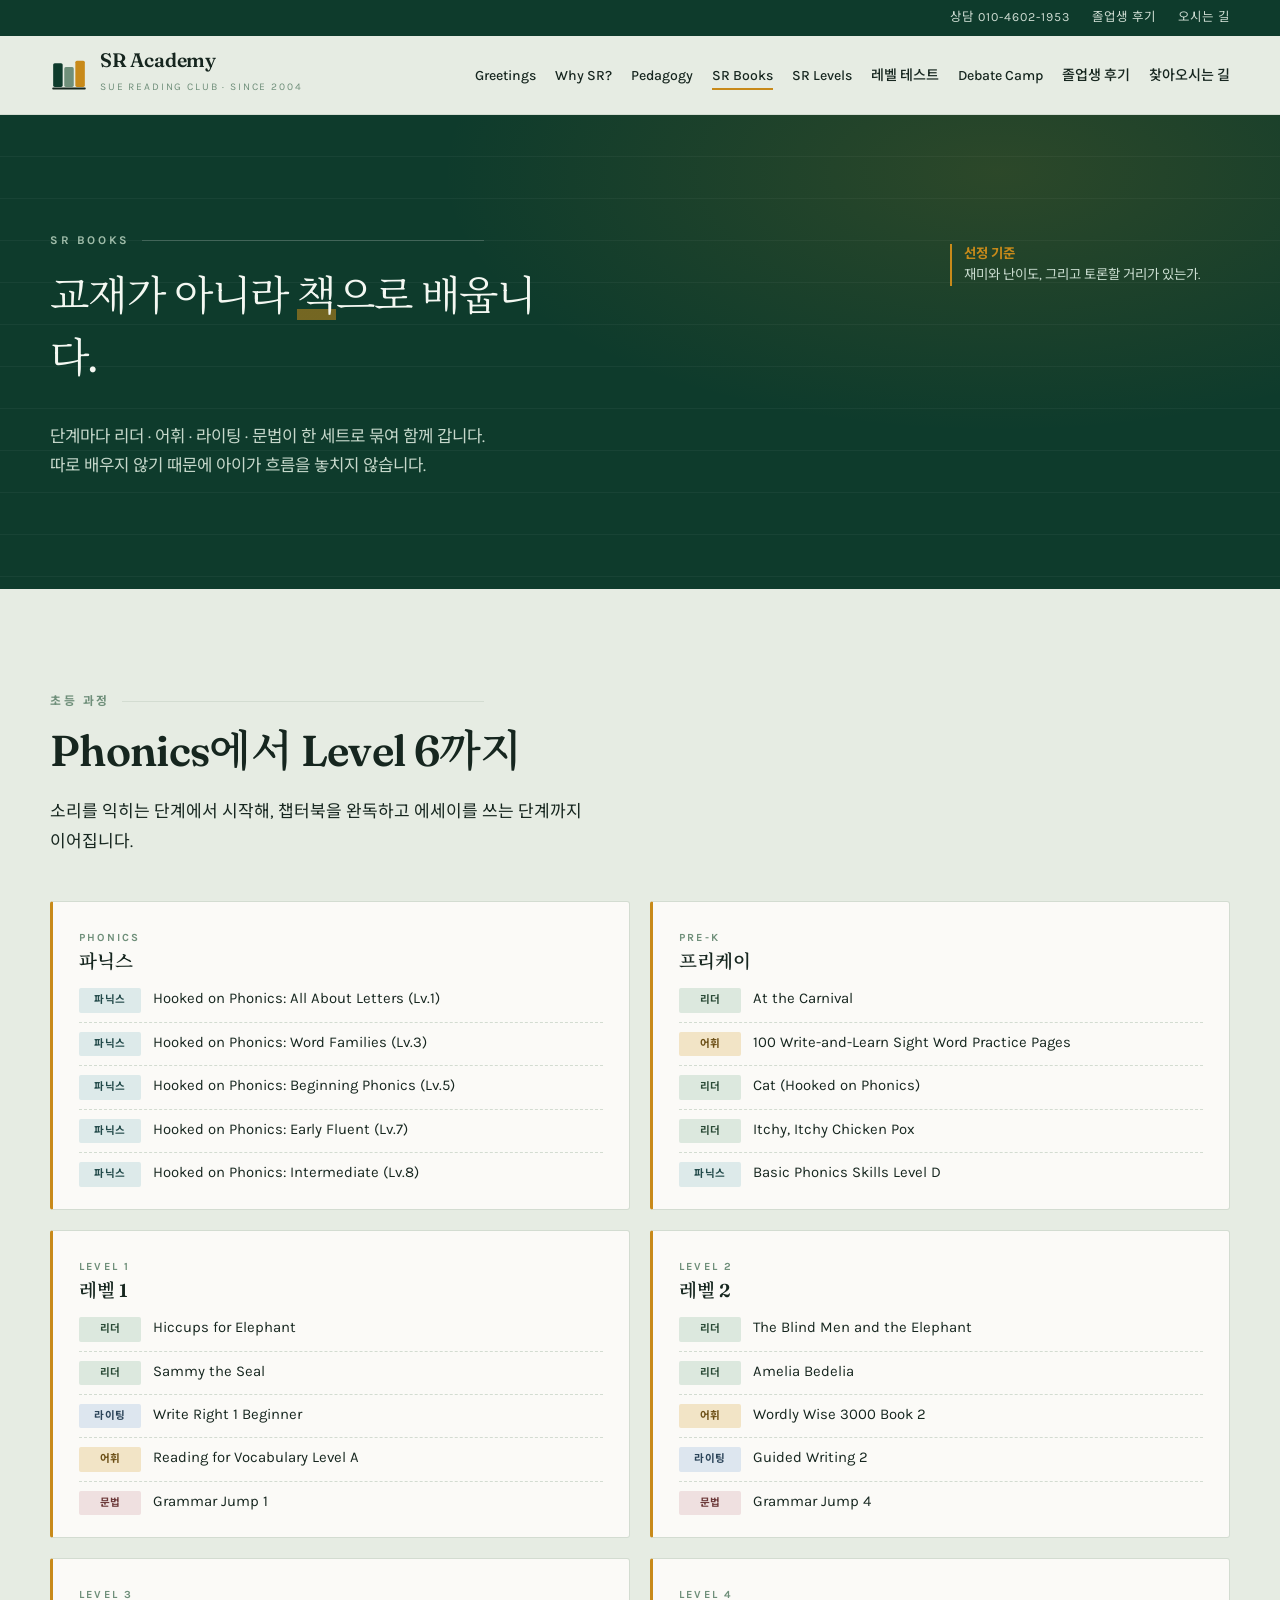
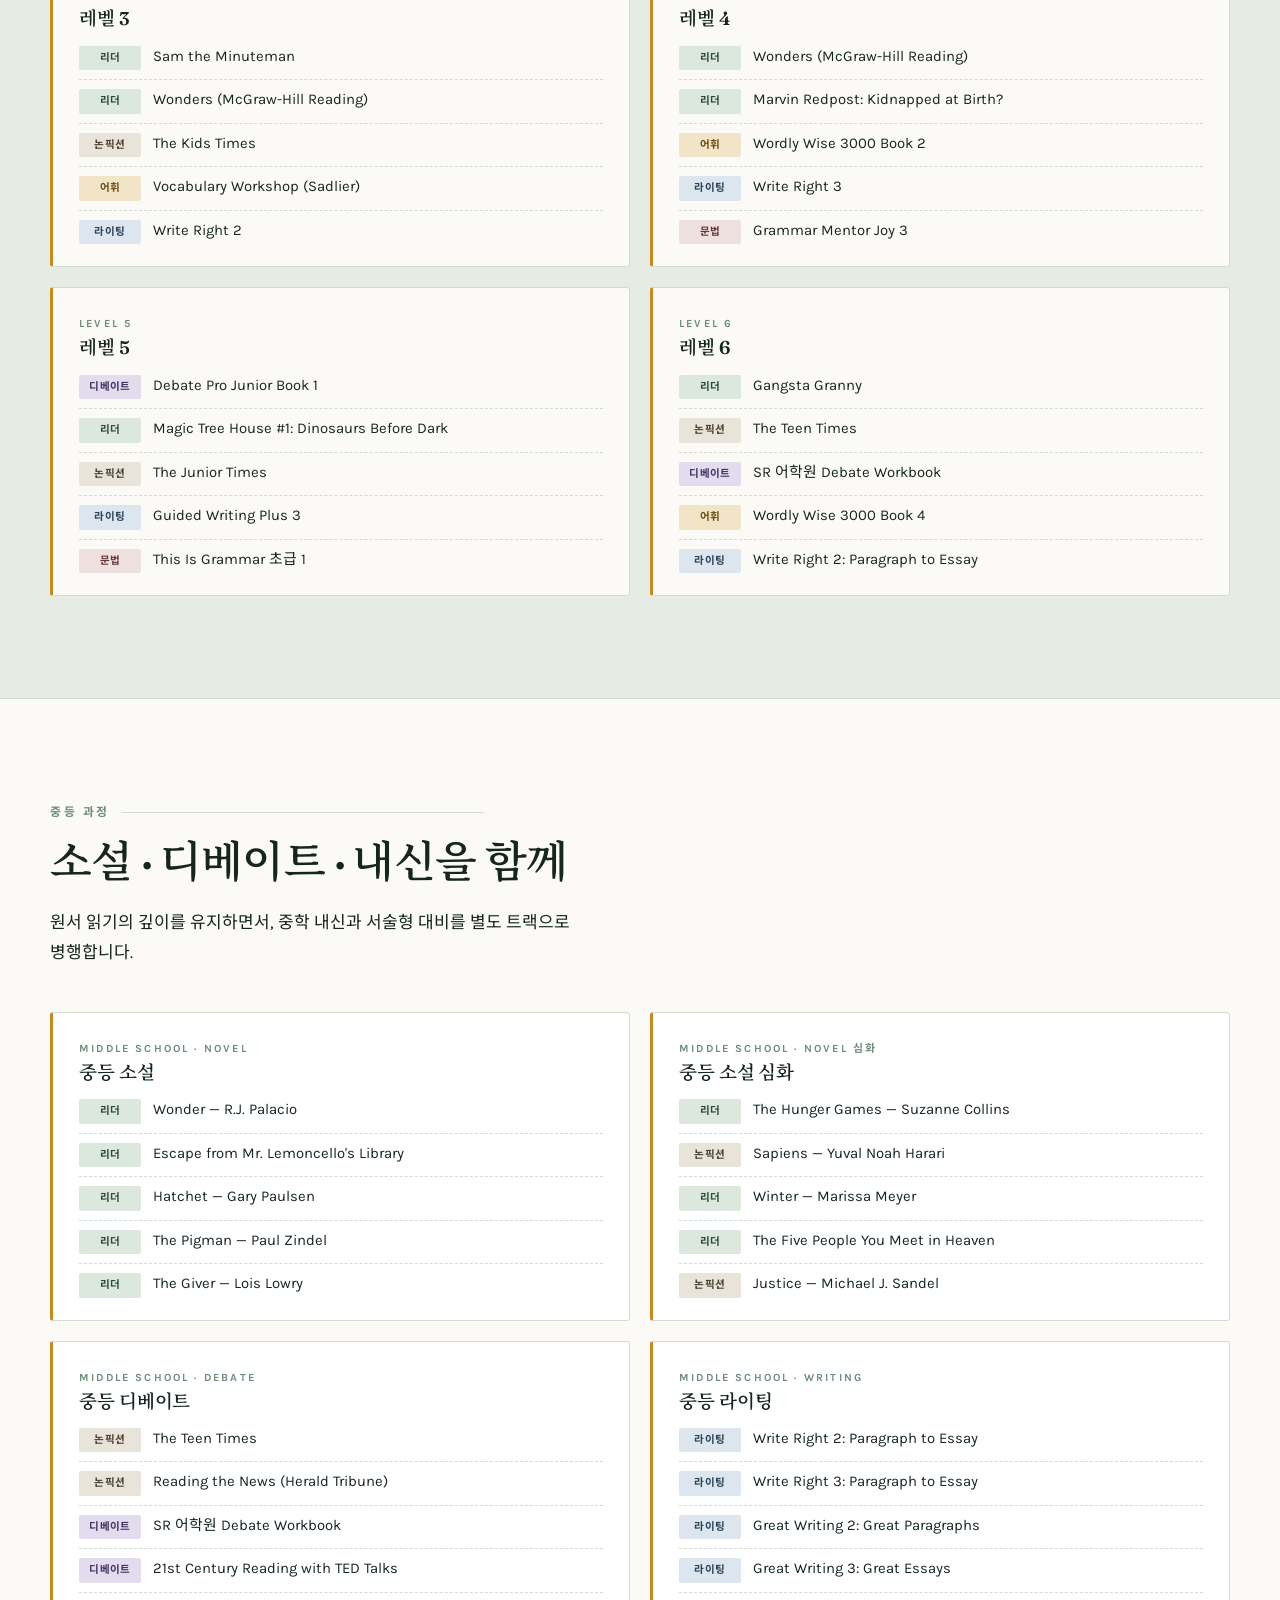
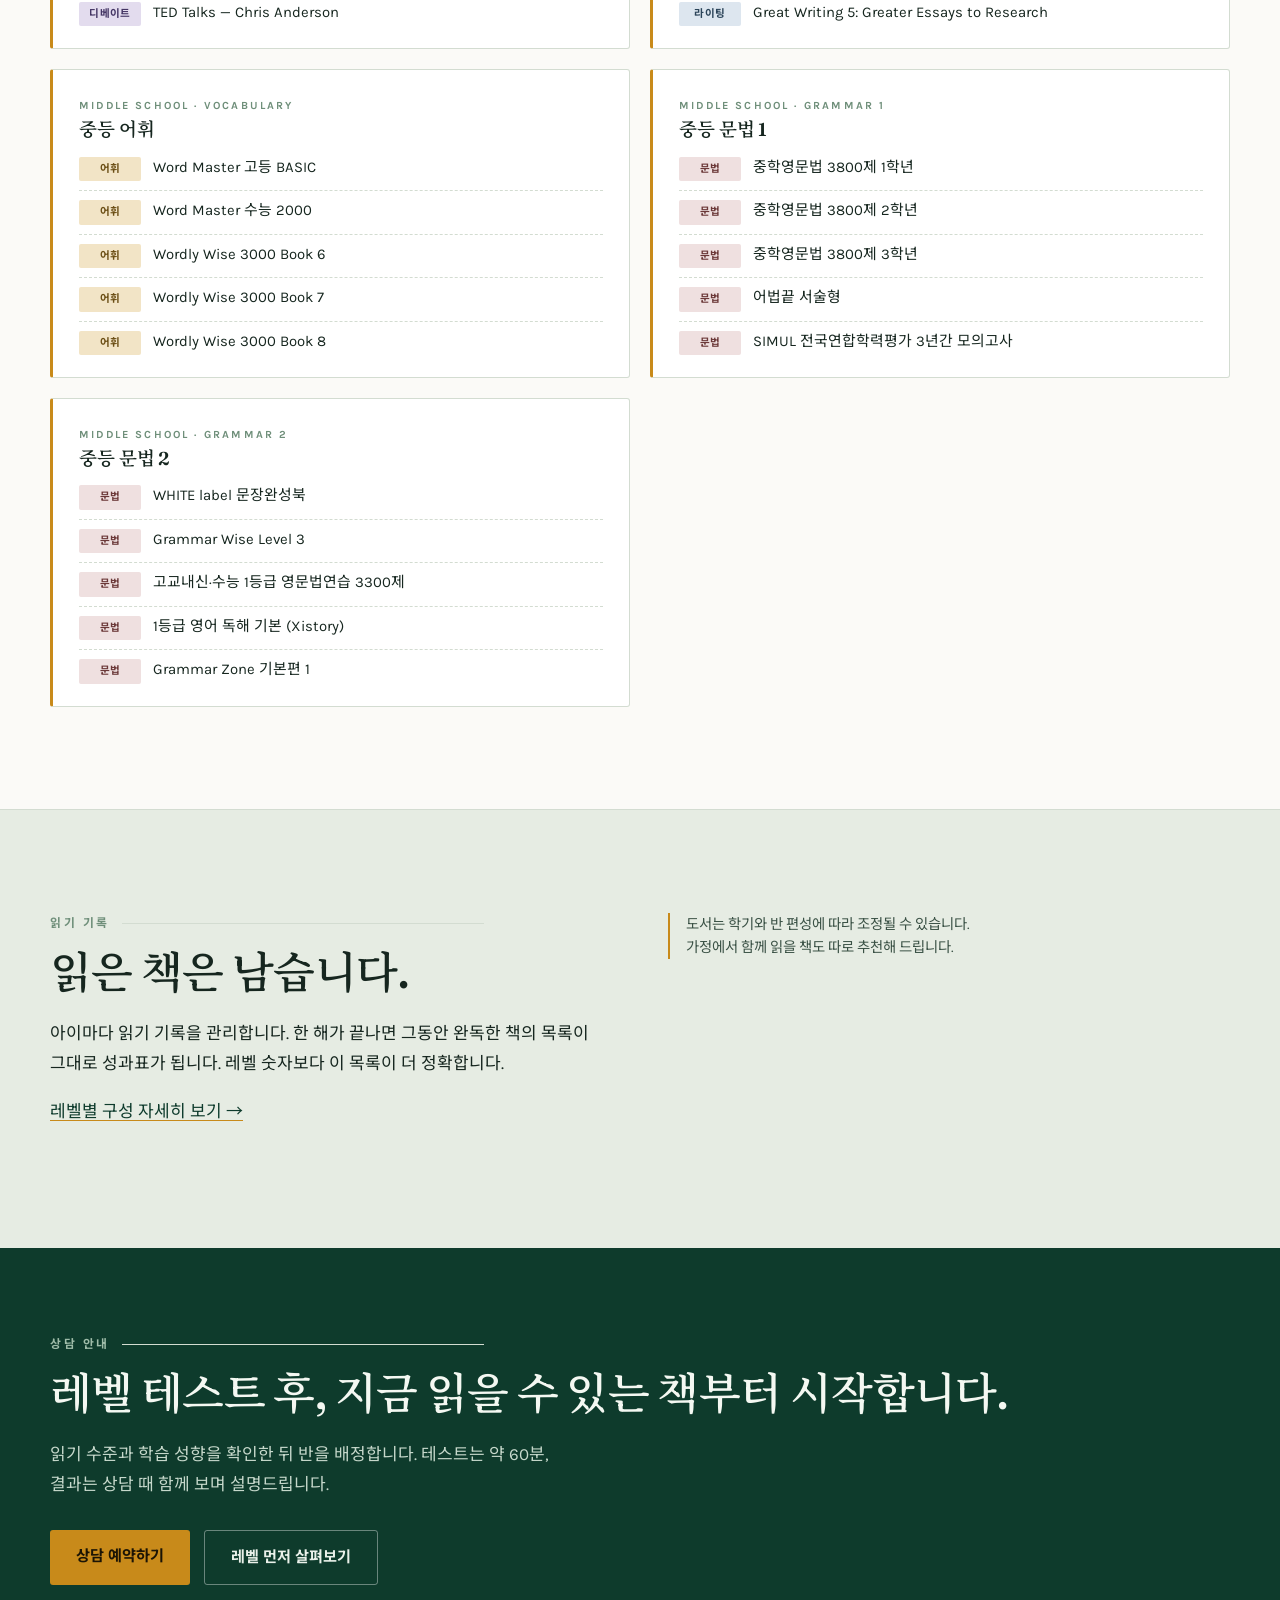
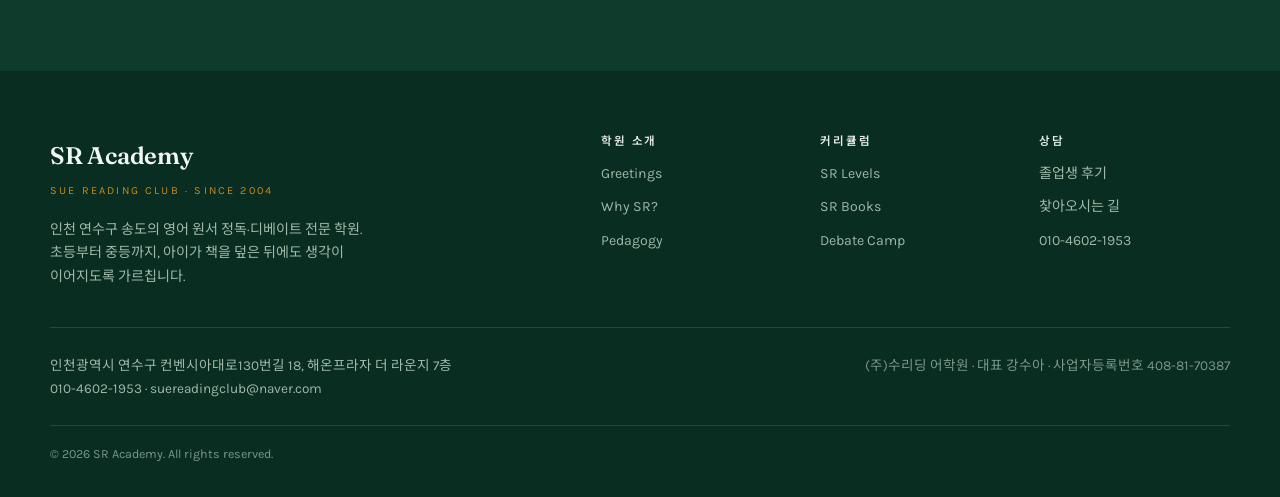
==== commit 746add51: "Add files via upload" ====
--- a/books.html
+++ b/books.html
@@ -3,10 +3,20 @@
 <head>
 <meta charset="utf-8">
 <meta name="viewport" content="width=device-width, initial-scale=1">
-<title>SR Books | SR Academy 수리딩클럽</title>
-<meta name="description" content="SR Academy 실제 사용 도서 — 파닉스부터 중등 소설·디베이트까지 단계별 교재 목록.">
-<meta property="og:title" content="SR Books | SR Academy">
-<meta property="og:description" content="SR Academy 실제 사용 도서 — 파닉스부터 중등 소설·디베이트까지 단계별 교재 목록.">
+<title>영어 원서 목록 | 파닉스부터 중등 소설까지 | SR Academy 수리딩어학원</title>
+<meta name="description" content="송도 영어학원 수리딩어학원이 실제로 읽는 영어 원서. 파닉스, Magic Tree House, Charlotte's Web, The Giver, Wonder까지 15개 단계별 도서와 어휘·라이팅·문법 교재.">
+<link rel="canonical" href="https://suereadingclub.co.kr/books.html">
+<meta name="author" content="SR Academy 수리딩어학원">
+<meta name="robots" content="index, follow, max-image-preview:large">
+<!-- 네이버 서치어드바이저 인증 코드를 받으면 아래 주석을 풀고 넣으세요 -->
+<!-- <meta name="naver-site-verification" content="여기에인증코드"> -->
+<meta property="og:url" content="https://suereadingclub.co.kr/books.html">
+<meta property="og:image" content="https://suereadingclub.co.kr/assets/img/og-image.png">
+<meta property="og:image:width" content="1200">
+<meta property="og:image:height" content="630">
+<meta name="twitter:card" content="summary_large_image">
+<meta property="og:title" content="영어 원서 목록 | 파닉스부터 중등 소설까지 | SR Academy 수리딩어학원">
+<meta property="og:description" content="송도 영어학원 수리딩어학원이 실제로 읽는 영어 원서. 파닉스, Magic Tree House, Charlotte's Web, The Giver, Wonder까지 15개 단계별 도서와 어휘·라이팅·문법 교재.">
 <meta property="og:type" content="website">
 <meta property="og:site_name" content="SR Academy 수리딩어학원">
 <meta property="og:locale" content="ko_KR">
@@ -19,20 +29,65 @@
 <script type="application/ld+json">
 {
   "@context": "https://schema.org",
-  "@type": "EducationalOrganization",
+  "@type": ["EducationalOrganization", "LocalBusiness"],
+  "@id": "https://suereadingclub.co.kr/#organization",
   "name": "SR Academy 수리딩어학원",
-  "alternateName": "Sue Reading Club",
+  "alternateName": ["수리딩어학원", "Sue Reading Club", "SR Academy", "송도 수리딩"],
+  "url": "https://suereadingclub.co.kr/",
+  "logo": "https://suereadingclub.co.kr/assets/img/favicon.svg",
+  "image": "https://suereadingclub.co.kr/assets/img/og-image.png",
   "foundingDate": "2004",
-  "description": "원서 정독과 디베이트로 영어의 깊이를 만드는 초·중등 리딩 전문 학원",
+  "description": "인천 송도의 영어 원서 정독·디베이트 전문 학원. 초등학생부터 중학생까지 원서 완독과 토론, 에세이 쓰기로 영어의 깊이를 만듭니다.",
+  "slogan": "Born to Read",
   "address": {
     "@type": "PostalAddress",
     "streetAddress": "컨벤시아대로130번길 18, 해온프라자 더 라운지 7층",
     "addressLocality": "연수구",
     "addressRegion": "인천광역시",
+    "postalCode": "21998",
     "addressCountry": "KR"
   },
+  "geo": {
+    "@type": "GeoCoordinates",
+    "latitude": 37.3894,
+    "longitude": 126.6390
+  },
   "telephone": "+82-10-4602-1953",
-  "email": "suereadingclub@naver.com"
+  "email": "suereadingclub@naver.com",
+  "priceRange": "$$",
+  "areaServed": [
+    { "@type": "Place", "name": "인천 연수구 송도동" },
+    { "@type": "Place", "name": "인천광역시 연수구" }
+  ],
+  "openingHoursSpecification": [
+    {
+      "@type": "OpeningHoursSpecification",
+      "dayOfWeek": ["Monday","Tuesday","Wednesday","Thursday","Friday"],
+      "opens": "14:00",
+      "closes": "20:00"
+    },
+    {
+      "@type": "OpeningHoursSpecification",
+      "dayOfWeek": "Saturday",
+      "opens": "10:00",
+      "closes": "15:00"
+    }
+  ],
+  "knowsLanguage": ["ko", "en"],
+  "hasOfferCatalog": {
+    "@type": "OfferCatalog",
+    "name": "영어 교육 과정",
+    "itemListElement": [
+      { "@type": "Course", "name": "파닉스", "description": "글자와 소리의 규칙을 익히는 영어 읽기 입문 과정",
+        "provider": { "@id": "https://suereadingclub.co.kr/#organization" } },
+      { "@type": "Course", "name": "초등 원서 리딩", "description": "영어 원서를 한 권씩 완독하며 어휘·라이팅·문법을 함께 익히는 과정",
+        "provider": { "@id": "https://suereadingclub.co.kr/#organization" } },
+      { "@type": "Course", "name": "영어 디베이트", "description": "근거를 찾아 자기 관점을 세우고 설득하는 영어 토론 과정",
+        "provider": { "@id": "https://suereadingclub.co.kr/#organization" } },
+      { "@type": "Course", "name": "중등 내신·특목고 대비", "description": "학교 내신 문법과 서술형, 특목고·자사고 자소서와 면접 대비 과정",
+        "provider": { "@id": "https://suereadingclub.co.kr/#organization" } }
+    ]
+  }
 }
 </script></head>
 <body>
@@ -87,7 +142,7 @@
     <div class="hero-grid">
       <div>
         <p class="eyebrow">SR Books</p>
-        <p class="passage">교재가 아니라 <span class="u">책</span>으로 배웁니다.</p>
+        <h1 class="passage">교재가 아니라 <span class="u">책</span>으로 배웁니다.</h1>
         <p class="hero-sub">단계마다 리더 · 어휘 · 라이팅 · 문법이 한 세트로 묶여 함께 갑니다. 따로 배우지 않기 때문에 아이가 흐름을 놓치지 않습니다.</p>
       </div>
       <div class="hero-notes">
@@ -354,7 +409,7 @@
         <p class="foot-mark">SR Academy</p>
         <p class="foot-tag">Sue Reading Club · Since 2004</p>
         <p class="foot-desc">
-          원서 정독과 토론으로 영어의 깊이를 만드는 리딩 전문 학원.<br>
+          인천 연수구 송도의 영어 원서 정독·디베이트 전문 학원.<br>
           초등부터 중등까지, 아이가 책을 덮은 뒤에도 생각이 이어지도록 가르칩니다.
         </p>
       </div>
--- a/assets/css/style.css
+++ b/assets/css/style.css
@@ -655,8 +655,8 @@
   max-width: 46ch;
   font-weight: 600;
 }
-.review-quote::before { content: "\\201C"; }
-.review-quote::after { content: "\\201D"; }
+.review-quote::before { content: "“"; }
+.review-quote::after { content: "”"; }
 .review-body p { font-size: .95rem; line-height: 1.8; color: #33473C; max-width: 74ch; }
 .review-body p:last-child { margin-bottom: 0; }
 
@@ -680,3 +680,146 @@
 /* ---------- 도서 목록(태그 없는 버전) ---------- */
 .booklist--plain li { grid-template-columns: 1fr; padding-bottom: 7px; }
 .booklist--plain .bk-title { font-size: .9rem; }
+
+/* ---------- 학원 강점 슬라이더 ---------- */
+.section--slides { padding-top: 0; }
+.slider {
+  position: relative;
+  background: var(--bottle);
+  border-radius: var(--radius);
+  overflow: hidden;
+}
+.slider::before {
+  content: ""; position: absolute; inset: 0; pointer-events: none; z-index: 1;
+  background:
+    radial-gradient(760px 380px at 82% 14%, rgba(200,138,26,.18), transparent 62%),
+    repeating-linear-gradient(transparent 0 41px, rgba(255,255,255,.04) 41px 42px);
+}
+.slides {
+  display: flex;
+  transition: transform .62s cubic-bezier(.22,.7,.25,1);
+}
+.slide {
+  flex: 0 0 100%;
+  padding: clamp(52px, 7vw, 88px) clamp(28px, 7vw, 92px);
+  min-height: 440px;
+  display: flex;
+  flex-direction: column;
+  justify-content: center;
+  position: relative;
+  z-index: 2;
+}
+.slide-eyebrow {
+  font-size: .72rem; letter-spacing: .22em; text-transform: uppercase;
+  color: var(--marigold); font-weight: 700; margin: 0 0 18px;
+}
+.slide-title {
+  font-family: var(--display);
+  font-size: clamp(1.8rem, 4.2vw, 3rem);
+  font-weight: 600; line-height: 1.2; letter-spacing: -.015em;
+  color: #F4F8F2; margin: 0 0 20px; max-width: 20ch;
+}
+.slide-title em {
+  font-style: normal;
+  background-image: linear-gradient(transparent 76%, rgba(200,138,26,.5) 76%);
+}
+.slide-body {
+  font-size: 1.02rem; line-height: 1.8; color: #C6D8CB;
+  max-width: 52ch; margin: 0 0 30px;
+}
+.slide-figure {
+  margin: 0; padding-top: 22px;
+  border-top: 1px solid rgba(255,255,255,.16);
+  display: flex; align-items: baseline; gap: 14px; flex-wrap: wrap;
+}
+.slide-figure b {
+  font-family: var(--display); font-size: clamp(1.7rem, 3.4vw, 2.4rem);
+  font-weight: 700; color: var(--marigold); line-height: 1;
+}
+.slide-figure span { font-size: .88rem; color: #9FBCA9; letter-spacing: .02em; }
+
+.slider-btn {
+  position: absolute; top: 50%; transform: translateY(-50%); z-index: 5;
+  width: 44px; height: 44px; border-radius: 50%;
+  background: rgba(255,255,255,.10); border: 1px solid rgba(255,255,255,.24);
+  color: #EAF1EA; font-size: 1.5rem; line-height: 1; cursor: pointer;
+  display: flex; align-items: center; justify-content: center;
+  transition: background .2s ease, border-color .2s ease;
+  backdrop-filter: blur(4px);
+}
+.slider-btn:hover { background: var(--marigold); border-color: var(--marigold); color: #1B1405; }
+.slider-prev { left: 18px; }
+.slider-next { right: 18px; }
+
+.slider-dots {
+  position: absolute; bottom: 24px; left: 50%; transform: translateX(-50%);
+  z-index: 5; display: flex; gap: 9px;
+}
+.slider-dots button {
+  width: 30px; height: 3px; padding: 0; border: 0; cursor: pointer;
+  background: rgba(255,255,255,.28); border-radius: 2px;
+  transition: background .25s ease;
+}
+.slider-dots button[aria-selected="true"] { background: var(--marigold); }
+
+@media (max-width: 720px) {
+  .slide { min-height: 400px; padding: 48px 22px 62px; }
+  .slider-btn { width: 38px; height: 38px; font-size: 1.25rem; }
+  .slider-prev { left: 10px; }
+  .slider-next { right: 10px; }
+  .slide-body { font-size: .96rem; }
+}
+@media (prefers-reduced-motion: reduce) {
+  .slides { transition: none; }
+}
+
+/* ---------- 레벨 테스트 신청 폼 ---------- */
+.applyform {
+  background: #fff;
+  border: 1px solid var(--paper-line);
+  border-top: 3px solid var(--marigold);
+  border-radius: var(--radius);
+  padding: 30px 28px;
+}
+.af-row { margin-bottom: 16px; }
+.af-row label {
+  display: block; font-size: .84rem; font-weight: 700;
+  color: var(--ink); margin-bottom: 6px; letter-spacing: .01em;
+}
+.af-row label span { color: var(--marigold); }
+.af-row input, .af-row select, .af-row textarea {
+  width: 100%; padding: 11px 13px;
+  border: 1px solid var(--paper-line); border-radius: var(--radius);
+  background: var(--card); color: var(--ink);
+  font-family: var(--body); font-size: .95rem;
+  transition: border-color .18s ease;
+}
+.af-row textarea { resize: vertical; min-height: 78px; }
+.af-row input:focus, .af-row select:focus, .af-row textarea:focus {
+  outline: none; border-color: var(--marigold); background: #fff;
+}
+.af-row input[aria-invalid="true"], .af-row select[aria-invalid="true"] {
+  border-color: #A34A3A;
+}
+.af-grid { display: grid; grid-template-columns: 1fr 1fr; gap: 14px; }
+
+.af-agree {
+  display: flex; gap: 10px; align-items: flex-start;
+  font-size: .82rem; line-height: 1.6; color: var(--moss);
+  margin: 4px 0 20px; cursor: pointer;
+}
+.af-agree input { margin-top: 3px; flex: none; width: 15px; height: 15px; accent-color: var(--bottle); }
+
+.af-submit { width: 100%; text-align: center; border: 0; cursor: pointer; font-family: var(--body); font-size: .98rem; }
+.af-submit:disabled { opacity: .55; cursor: not-allowed; }
+
+.af-msg { margin: 14px 0 0; font-size: .9rem; line-height: 1.6; display: none; }
+.af-msg.show { display: block; }
+.af-msg.ok {
+  color: var(--bottle); background: var(--sage);
+  border-left: 3px solid var(--marigold); padding: 12px 14px;
+}
+.af-msg.err { color: #A34A3A; }
+.af-alt { margin: 16px 0 0; text-align: center; }
+
+@media (max-width: 560px) { .af-grid { grid-template-columns: 1fr; } }
